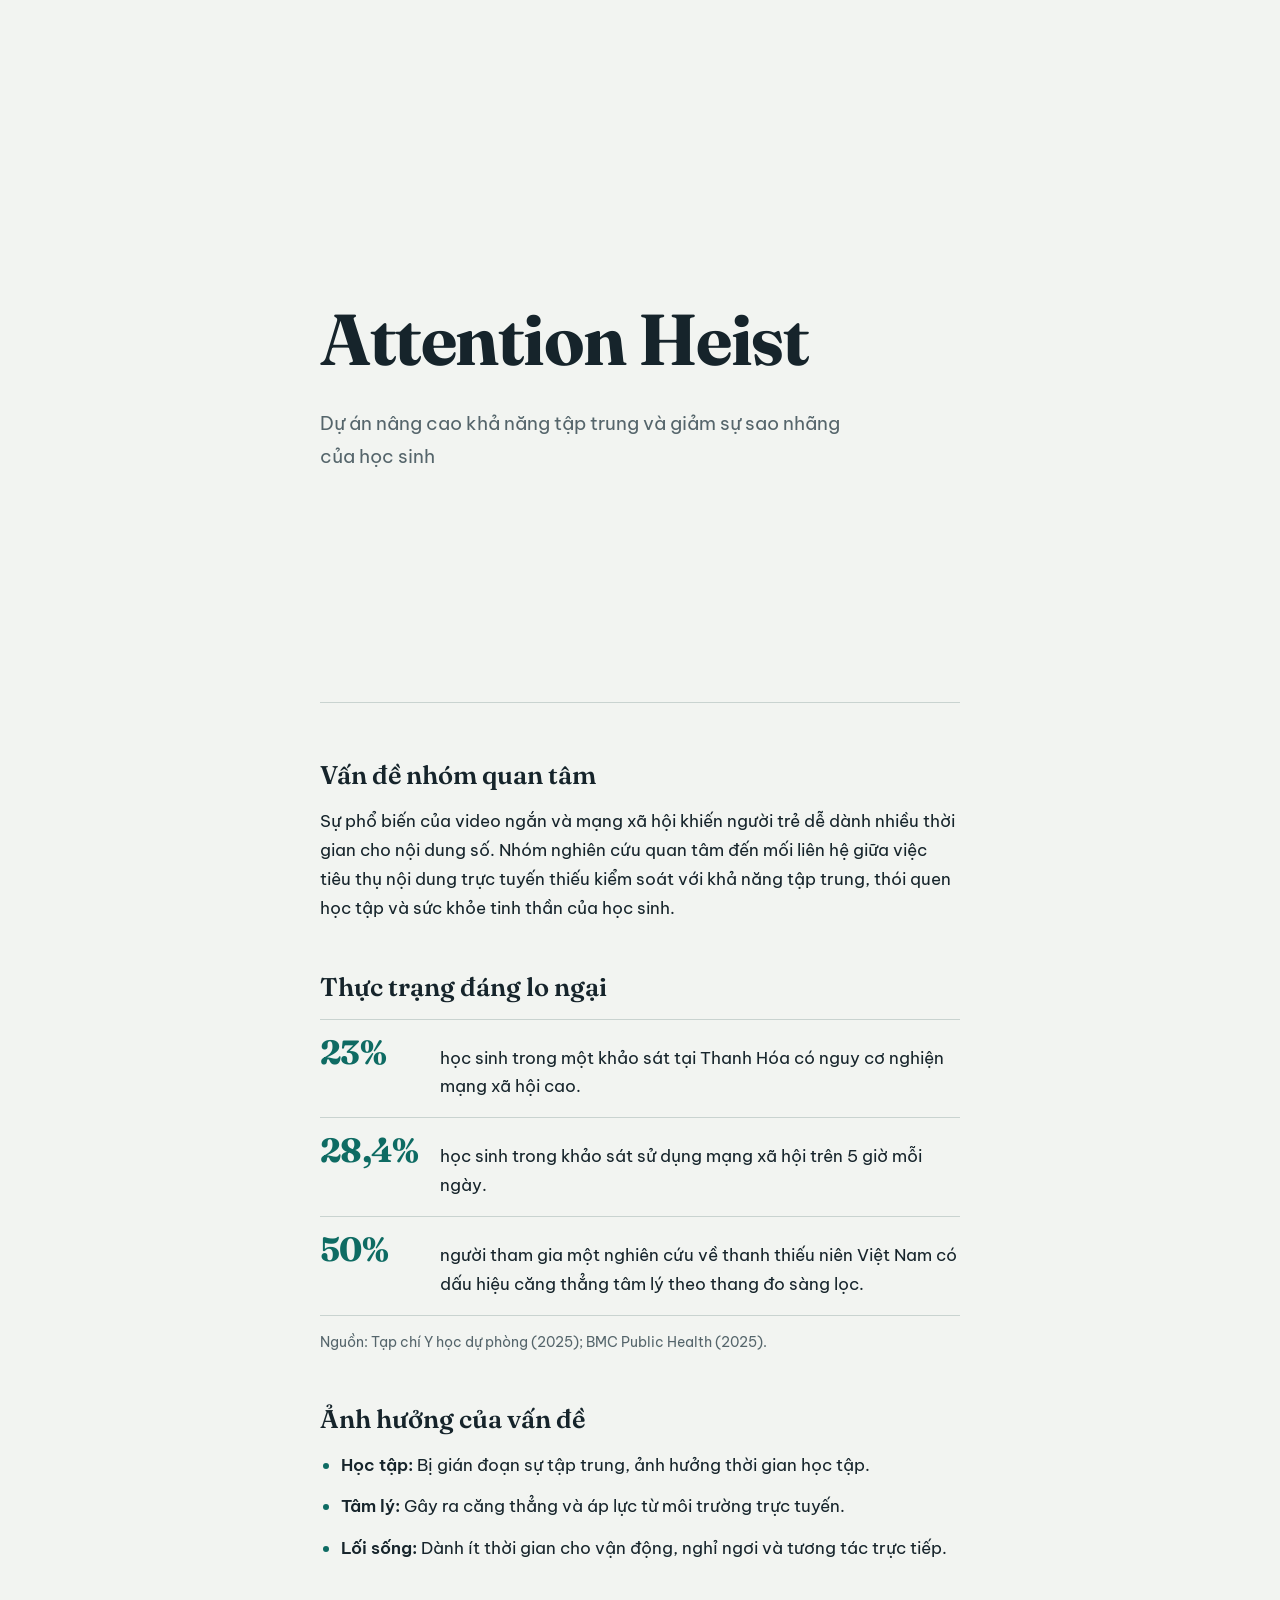
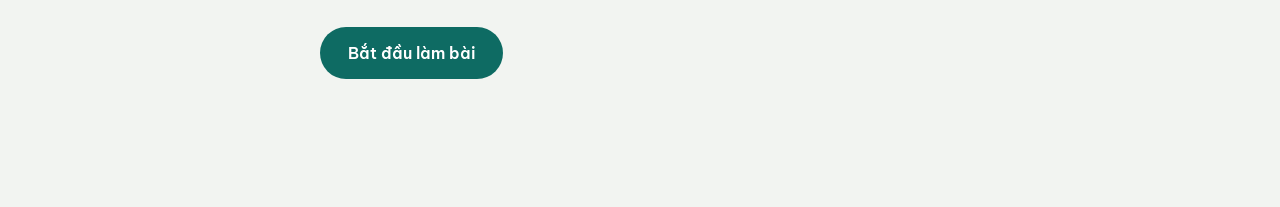
==== ket-qua.html @ b74da867 "feat(quizz, conclusion): add 5 group quizz, add conclusionof quizz" ====
<!DOCTYPE html>
<html lang="vi">
<head>
  <meta charset="UTF-8">
  <meta name="viewport" content="width=device-width, initial-scale=1">
  <title>Kết quả — Attention Heist</title>
  <link rel="preconnect" href="https://fonts.googleapis.com">
  <link rel="preconnect" href="https://fonts.gstatic.com" crossorigin>
  <link href="https://fonts.googleapis.com/css2?family=Be+Vietnam+Pro:wght@400;500;600&family=Fraunces:opsz,wght@9..144,600;9..144,700&display=swap" rel="stylesheet">
  <link rel="stylesheet" href="style.css">
</head>
<body data-page="result">

  <main>
    <section class="screen" id="screenResult" aria-labelledby="resultTitle">
      <p class="result-label">Kết quả của bạn</p>
      <h2 class="result-title" id="resultTitle" tabindex="-1">Kết quả theo từng nhóm</h2>
      <p class="result-desc">Mỗi nhóm gồm 3 câu hỏi, điểm từ 0 đến 12. Kết quả giúp bạn hiểu thói quen hiện tại của mình, nhận diện những nguy cơ và biết nên bắt đầu thay đổi từ đâu.</p>

      <ol class="group-results" id="groupResults"></ol>
      <div id="levelDetails"></div>

      <p class="result-note">Đây là bảng tự đánh giá mang tính tham khảo, không phải chẩn đoán y khoa.</p>

      <div class="result-actions">
        <button type="button" class="btn btn-primary" id="retryBtn">Làm lại bài test</button>
        <button type="button" class="btn btn-ghost" id="homeBtn">Về trang giới thiệu</button>
      </div>
    </section>

  </main>

  <script src="script.js"></script>
</body>
</html>
---- style.css ----
:root {
  --bg: #f2f4f1;
  --surface: #ffffff;
  --ink: #16242b;
  --muted: #55656b;
  --line: #c9d3d0;
  --accent: #0e6b63;
  --accent-dark: #0a4f49;
  --accent-soft: #d9ede9;
  --focus: #b4690e;

  --font-display: "Fraunces", "Georgia", "Times New Roman", serif;
  --font-body: "Be Vietnam Pro", system-ui, -apple-system, "Segoe UI", Roboto, sans-serif;

  --radius: 12px;
  --col: 40rem;
}

*,
*::before,
*::after { box-sizing: border-box; }

html { scroll-behavior: smooth; }

body {
  margin: 0;
  background: var(--bg);
  color: var(--ink);
  font-family: var(--font-body);
  font-size: 1.0625rem;
  line-height: 1.7;
  -webkit-font-smoothing: antialiased;
}

h1, h2, h3, p, ul { margin: 0; }

.screen[hidden],
[hidden] { display: none !important; }

.screen {
  width: min(100% - 2.5rem, var(--col));
  margin-inline: auto;
}

:focus-visible {
  outline: 3px solid var(--focus);
  outline-offset: 3px;
}
h1:focus, h2:focus { outline: none; }

.read-progress {
  position: fixed;
  inset: 0 0 auto 0;
  height: 5px;
  background: transparent;
  z-index: 10;
}
.read-progress span {
  display: block;
  height: 100%;
  width: 0;
  background: var(--accent);
}
.read-progress.is-off { display: none; }

.hero {
  padding-block: clamp(4rem, 14vh, 8rem) clamp(2rem, 6vh, 3.5rem);
  min-height: 78vh;
  display: flex;
  flex-direction: column;
  justify-content: center;
}

.hero h1 {
  font-family: var(--font-display);
  font-weight: 700;
  font-size: clamp(2.5rem, 8vw, 4.5rem);
  line-height: 1.08;
  letter-spacing: -0.02em;
  text-wrap: balance;
}

.lead {
  margin-top: 1.75rem;
  max-width: 34rem;
  font-size: 1.2rem;
  color: var(--muted);
}

.intro-text {
  padding-block: 2rem 1rem;
  border-top: 1px solid var(--line);
}

.intro-text h2 {
  font-family: var(--font-display);
  font-weight: 600;
  font-size: 1.6rem;
  line-height: 1.25;
  margin-top: 3rem;
  margin-bottom: 1rem;
}
.intro-text h2:first-child { margin-top: 1.5rem; }

.intro-text p + p { margin-top: 1.1rem; }

.intro-text ul,
.intro-text ol {
  margin: 1rem 0 0;
  padding-left: 1.3rem;
  display: grid;
  gap: 0.8rem;
}
.intro-text li::marker { color: var(--accent); }
.intro-text strong { font-weight: 600; }

.intro-text .stats {
  list-style: none;
  padding-left: 0;
  gap: 0;
}
.intro-text .stats li {
  display: grid;
  grid-template-columns: 6.5rem 1fr;
  gap: 1rem;
  align-items: baseline;
  padding-block: 1rem;
  border-bottom: 1px solid var(--line);
}
.intro-text .stats li:first-child { border-top: 1px solid var(--line); }
.intro-text .stats strong {
  font-family: var(--font-display);
  font-weight: 700;
  font-size: 2.1rem;
  line-height: 1;
  letter-spacing: -0.02em;
  color: var(--accent);
}

.intro-text .source {
  margin-top: 0.9rem;
  font-size: 0.9rem;
  color: var(--muted);
}

.intro-text .level {
  display: inline-block;
  padding: 0.35rem 0.9rem;
  border-radius: 999px;
  background: var(--accent-soft);
  color: var(--accent-dark);
  font-size: 0.95rem;
}

.intro-text .pullquote {
  margin: 3rem 0 0;
  padding: 0.25rem 0 0.25rem 1.4rem;
  border-left: 4px solid var(--accent);
}
.intro-text .pullquote p {
  font-family: var(--font-display);
  font-weight: 600;
  font-size: 1.35rem;
  line-height: 1.45;
}

@media (max-width: 480px) {
  .intro-text .stats li { grid-template-columns: 1fr; gap: 0.35rem; }
}

.start-zone {
  padding-block: 3rem 8rem;
  min-height: 14rem;
}

.start-hint {
  color: var(--muted);
  font-size: 0.95rem;
  padding-left: 1rem;
  border-left: 3px solid var(--line);
}

.start-zone .btn-primary.is-revealed {
  animation: unlock 0.5s ease-out both;
}
@keyframes unlock {
  from { opacity: 0; transform: translateY(14px) scale(0.97); }
  to   { opacity: 1; transform: none; }
}

.btn {
  font: inherit;
  font-weight: 600;
  font-size: 1rem;
  line-height: 1;
  padding: 1rem 1.6rem;
  border-radius: 999px;
  border: 2px solid transparent;
  cursor: pointer;
  transition: background-color 0.15s, border-color 0.15s, color 0.15s;
}

.btn-primary {
  background: var(--accent);
  color: #fff;
}
.btn-primary:hover:not(:disabled) { background: var(--accent-dark); }
.btn-primary:disabled {
  background: var(--line);
  color: #7d8b90;
  cursor: not-allowed;
}

.btn-ghost {
  background: transparent;
  color: var(--ink);
  border-color: var(--line);
}
.btn-ghost:hover:not(:disabled) { border-color: var(--ink); }
.btn-ghost:disabled { opacity: 0.4; cursor: not-allowed; }

#screenQuiz,
#screenResult { padding-block: 2.5rem 5rem; }

.quiz-top { margin-bottom: 2.5rem; }

.quiz-count {
  font-size: 0.95rem;
  color: var(--muted);
  margin-bottom: 0.6rem;
}

.quiz-bar {
  height: 8px;
  background: var(--line);
  border-radius: 999px;
  overflow: hidden;
}
.quiz-bar span {
  display: block;
  height: 100%;
  width: 0;
  background: var(--accent);
  border-radius: 999px;
  transition: width 0.3s ease;
}

.question {
  font-family: var(--font-display);
  font-weight: 600;
  font-size: clamp(1.6rem, 5vw, 2.1rem);
  line-height: 1.25;
  letter-spacing: -0.01em;
  margin-bottom: 1.75rem;
  text-wrap: balance;
}

.options {
  display: grid;
  gap: 0.75rem;
}

.option {
  display: grid;
  grid-template-columns: 2rem 1fr;
  gap: 0.9rem;
  align-items: start;
  width: 100%;
  text-align: left;
  font: inherit;
  line-height: 1.5;
  color: var(--ink);
  background: var(--surface);
  border: 2px solid var(--line);
  border-radius: var(--radius);
  padding: 1rem 1.1rem;
  cursor: pointer;
  transition: border-color 0.15s, background-color 0.15s;
}
.option:hover { border-color: var(--accent); }

.option-key {
  display: grid;
  place-items: center;
  width: 2rem;
  height: 2rem;
  border-radius: 50%;
  border: 2px solid var(--line);
  font-size: 0.85rem;
  font-weight: 600;
  color: var(--muted);
  transition: background-color 0.15s, border-color 0.15s, color 0.15s;
}

.option.is-selected {
  border-color: var(--accent);
  background: var(--accent-soft);
}
.option.is-selected .option-key {
  background: var(--accent);
  border-color: var(--accent);
  color: #fff;
}

.quiz-nav {
  display: flex;
  justify-content: space-between;
  gap: 1rem;
  margin-top: 2rem;
}

.key-hint {
  margin-top: 1.5rem;
  font-size: 0.875rem;
  color: var(--muted);
}

.result-label {
  font-size: 0.95rem;
  color: var(--muted);
}

.score-line {
  display: flex;
  align-items: baseline;
  gap: 0.75rem;
  margin-top: 0.5rem;
}
.score-num {
  font-family: var(--font-display);
  font-weight: 700;
  font-size: clamp(4.5rem, 20vw, 8rem);
  line-height: 1;
  letter-spacing: -0.03em;
  color: var(--accent);
}
.score-max {
  font-size: 1.2rem;
  color: var(--muted);
}

.scale { margin-top: 1.25rem; }
.scale-track {
  position: relative;
  height: 10px;
  background: var(--line);
  border-radius: 999px;
}
.scale-marker {
  position: absolute;
  top: 50%;
  left: 0;
  width: 22px;
  height: 22px;
  border-radius: 50%;
  background: var(--accent);
  border: 4px solid var(--bg);
  transform: translate(-50%, -50%);
  transition: left 0.8s cubic-bezier(0.2, 0.8, 0.2, 1);
}
.scale-ends {
  display: flex;
  justify-content: space-between;
  margin-top: 0.5rem;
  font-size: 0.85rem;
  color: var(--muted);
}

.result-title {
  font-family: var(--font-display);
  font-weight: 700;
  font-size: clamp(1.8rem, 6vw, 2.6rem);
  line-height: 1.15;
  letter-spacing: -0.015em;
  margin-top: 2.5rem;
  text-wrap: balance;
}
.result-desc { margin-top: 1rem; }

.tips-title {
  font-family: var(--font-display);
  font-weight: 600;
  font-size: 1.3rem;
  margin-top: 2.5rem;
  margin-bottom: 0.75rem;
}
.tips {
  padding-left: 1.25rem;
  display: grid;
  gap: 0.6rem;
}
.tips li::marker { color: var(--accent); }

.result-actions {
  display: flex;
  flex-wrap: wrap;
  gap: 0.75rem;
  margin-top: 3rem;
}

@media (max-width: 480px) {
  body { font-size: 1rem; }
  .quiz-nav .btn { flex: 1; padding-inline: 1rem; }
  .option { padding: 0.9rem; }
}

@media (prefers-reduced-motion: reduce) {
  html { scroll-behavior: auto; }
  *, *::before, *::after {
    animation-duration: 0.01ms !important;
    transition-duration: 0.01ms !important;
  }
}

.group-label {
  font-size: 0.85rem;
  font-weight: 600;
  letter-spacing: 0.04em;
  text-transform: uppercase;
  color: var(--accent-dark);
}
.group-name {
  font-family: var(--font-display);
  font-weight: 600;
  font-size: 1.3rem;
  line-height: 1.3;
  margin: 0.2rem 0 1rem;
}
.group-name span {
  font-family: var(--font-body);
  font-weight: 400;
  font-size: 0.95rem;
  color: var(--muted);
}

.level-1 { --lv: #2f7d4f; --lv-ink: #1f5a37; --lv-soft: #dff0e5; }
.level-2 { --lv: #b9770e; --lv-ink: #7a4a00; --lv-soft: #f8ebcf; }
.level-3 { --lv: #c0392b; --lv-ink: #8f2a20; --lv-soft: #f7dcd8; }

.result-label + .result-title { margin-top: 0.5rem; }

.group-results {
  list-style: none;
  padding: 0;
  margin: 2rem 0 0;
  display: grid;
  gap: 1rem;
}

.group-result {
  background: var(--surface);
  border: 2px solid var(--line);
  border-radius: var(--radius);
  padding: 1.25rem 1.25rem 1rem;
}

.gr-head {
  display: flex;
  flex-wrap: wrap;
  align-items: center;
  justify-content: space-between;
  gap: 0.5rem 1rem;
}
.gr-name {
  font-family: var(--font-display);
  font-weight: 600;
  font-size: 1.15rem;
  line-height: 1.3;
}

.level-badge {
  display: inline-block;
  padding: 0.3rem 0.85rem;
  border-radius: 999px;
  background: var(--lv-soft);
  color: var(--lv-ink);
  font-size: 0.9rem;
  font-weight: 600;
  white-space: nowrap;
}

.gr-score {
  display: flex;
  align-items: baseline;
  gap: 0.5rem;
  margin-top: 0.5rem;
}
.gr-num {
  font-family: var(--font-display);
  font-weight: 700;
  font-size: 3rem;
  line-height: 1;
  letter-spacing: -0.02em;
  color: var(--lv-ink);
}
.gr-max { color: var(--muted); }

.group-result .scale-track {
  background: linear-gradient(to right,
    #cfe6d6 0 37.5%,
    #f3e2b6 37.5% 70.8%,
    #efc7c1 70.8% 100%);
}
.group-result .scale-marker { background: var(--lv); }

.level-detail {
  margin-top: 3.5rem;
  padding-top: 2rem;
  border-top: 1px solid var(--line);
}

.level-title {
  font-family: var(--font-display);
  font-weight: 700;
  font-size: clamp(1.6rem, 5.5vw, 2.2rem);
  line-height: 1.2;
  letter-spacing: -0.015em;
  margin-top: 0.4rem;
  text-wrap: balance;
}

.level-headline {
  margin-top: 1rem;
  font-weight: 600;
}

.level-detail .result-desc { margin-top: 0.9rem; }

.orientation {
  margin-top: 1.25rem;
  padding: 0.9rem 1.1rem;
  border-radius: var(--radius);
  background: var(--lv-soft);
  color: var(--lv-ink);
}

.plan-block { margin-top: 2.25rem; }
.plan-block .tips-title { margin-top: 0; }
.plan-block p + p,
.plan-block .tips + p { margin-top: 0.8rem; }
.plan-label { margin-top: 1rem; font-weight: 600; }
.plan-block .tips { margin-top: 0.6rem; }
.plan-block ol.tips { list-style: decimal; }

.result-note {
  margin-top: 2.5rem;
  font-size: 0.9rem;
  color: var(--muted);
}

@media (max-width: 480px) {
  .group-result { padding: 1rem 1rem 0.85rem; }
}

#screenReady {
  padding-block: clamp(3rem, 12vh, 6rem) 5rem;
  min-height: 80vh;
  display: flex;
  flex-direction: column;
  align-items: flex-start;
  justify-content: center;
}
.ready-title {
  font-family: var(--font-display);
  font-weight: 700;
  font-size: clamp(2.2rem, 7vw, 3.4rem);
  line-height: 1.1;
  letter-spacing: -0.02em;
  margin-top: 0.5rem;
  text-wrap: balance;
}
.ready-en { margin-top: 0.5rem; color: var(--muted); }
.ready-info { margin-top: 1.75rem; max-width: 34rem; }
.ready-ask {
  margin-top: 2rem;
  margin-bottom: 1.25rem;
  font-family: var(--font-display);
  font-weight: 600;
  font-size: 1.4rem;
}
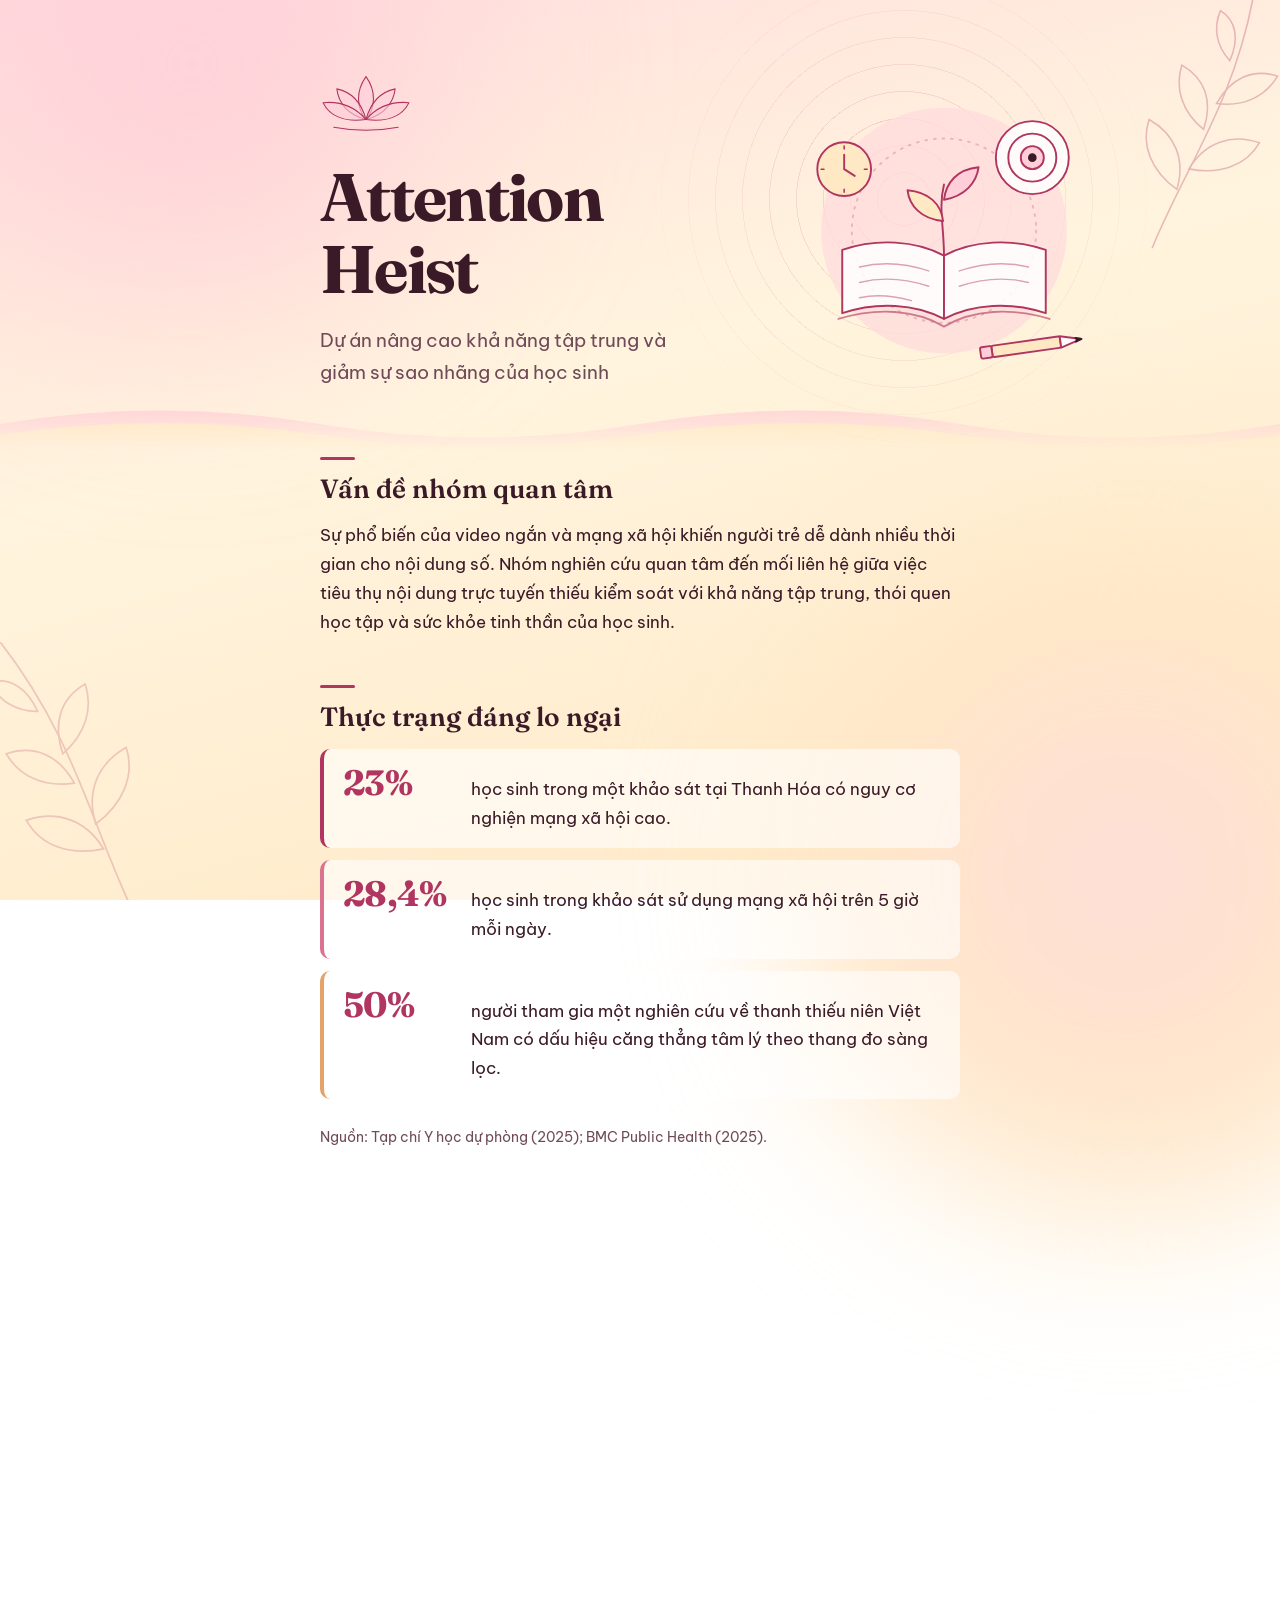
==== commit f40b48c7: "refactor: reorganize the quizz groups feat(ui_ux): add elements and change color of web" ====
--- a/ket-qua.html
+++ b/ket-qua.html
@@ -3,17 +3,18 @@
 <head>
   <meta charset="UTF-8">
   <meta name="viewport" content="width=device-width, initial-scale=1">
-  <title>Kết quả — Attention Heist</title>
+  <meta name="description" content="Attention Heist: bài tự đánh giá giúp học sinh nhìn lại thói quen dùng mạng xã hội, khả năng tập trung và sức khỏe tinh thần.">
+  <meta name="theme-color" content="#ffe8c4">
+  <title>Attention Heist</title>
   <link rel="preconnect" href="https://fonts.googleapis.com">
   <link rel="preconnect" href="https://fonts.gstatic.com" crossorigin>
   <link href="https://fonts.googleapis.com/css2?family=Be+Vietnam+Pro:wght@400;500;600&family=Fraunces:opsz,wght@9..144,600;9..144,700&display=swap" rel="stylesheet">
+  <link rel="icon" href="data:image/svg+xml,%3Csvg xmlns=%27http://www.w3.org/2000/svg%27 viewBox=%270 0 32 32%27%3E%3Ccircle cx=%2716%27 cy=%2716%27 r=%2713%27 fill=%27%23b03560%27/%3E%3Ccircle cx=%2712%27 cy=%2711%27 r=%274%27 fill=%27%23fff%27 opacity=%27.55%27/%3E%3C/svg%3E">
   <link rel="stylesheet" href="style.css">
 </head>
 <body data-page="result">
-
   <main>
     <section class="screen" id="screenResult" aria-labelledby="resultTitle">
-      <p class="result-label">Kết quả của bạn</p>
       <h2 class="result-title" id="resultTitle" tabindex="-1">Kết quả theo từng nhóm</h2>
       <p class="result-desc">Mỗi nhóm gồm 3 câu hỏi, điểm từ 0 đến 12. Kết quả giúp bạn hiểu thói quen hiện tại của mình, nhận diện những nguy cơ và biết nên bắt đầu thay đổi từ đâu.</p>
 
@@ -21,6 +22,7 @@
       <div id="levelDetails"></div>
 
       <p class="result-note">Đây là bảng tự đánh giá mang tính tham khảo, không phải chẩn đoán y khoa.</p>
+      <p class="support-note">Nếu bạn thấy quá tải hoặc không ổn kéo dài, hãy chia sẻ với phụ huynh, thầy cô hoặc người bạn tin tưởng. Học sinh dưới 18 tuổi có thể gọi tổng đài quốc gia bảo vệ trẻ em <strong>111</strong> (miễn phí).</p>
 
       <div class="result-actions">
         <button type="button" class="btn btn-primary" id="retryBtn">Làm lại bài test</button>
@@ -30,6 +32,6 @@
 
   </main>
 
-  <script src="script.js"></script>
+  <script src="script.js" defer></script>
 </body>
 </html>
--- a/style.css
+++ b/style.css
@@ -1,71 +1,88 @@
 :root {
-  --bg: #f2f4f1;
-  --surface: #ffffff;
-  --ink: #16242b;
-  --muted: #55656b;
-  --line: #c9d3d0;
-  --accent: #0e6b63;
-  --accent-dark: #0a4f49;
-  --accent-soft: #d9ede9;
-  --focus: #b4690e;
+  --bg: #fff4de;
+  --surface: rgba(255, 255, 255, 0.66);
+  --surface-solid: #ffffff;
+  --ink: #3b1a28;
+  --muted: #6f4a58;
+  --line: rgba(59, 26, 40, 0.18);
+  --accent: #b03560;
+  --accent-dark: #8c2548;
+  --accent-soft: #ffced8;
+  --on-accent: #ffffff;
+  --focus: #1f5fae;
+  --peach: #ffe8c4;
+  --blush: #ffdddd;
+  --pink: #ffced8;
+  --aura-1: #ffced8;
+  --aura-2: #ffdddd;
+  --aura-3: #ffe8c4;
+  --shadow: 0 1px 2px rgba(74, 38, 52, 0.06), 0 14px 34px -14px rgba(201, 69, 111, 0.28);
 
   --font-display: "Fraunces", "Georgia", "Times New Roman", serif;
   --font-body: "Be Vietnam Pro", system-ui, -apple-system, "Segoe UI", Roboto, sans-serif;
 
-  --radius: 12px;
+  --radius: 10px;
+  --radius-lg: 14px;
   --col: 40rem;
-}
-
-*,
-*::before,
-*::after { box-sizing: border-box; }
+  --ease: cubic-bezier(0.22, 0.8, 0.24, 1);
+}
+
+
+*, *::before, *::after { box-sizing: border-box; }
 
 html { scroll-behavior: smooth; }
 
 body {
   margin: 0;
-  background: var(--bg);
+  min-height: 100vh;
+  overflow-x: clip;
+  background: linear-gradient(165deg, #ffdddd 0%, var(--bg) 42%, #ffe8c4 100%) fixed;
   color: var(--ink);
   font-family: var(--font-body);
   font-size: 1.0625rem;
   line-height: 1.7;
   -webkit-font-smoothing: antialiased;
-}
-
-h1, h2, h3, p, ul { margin: 0; }
-
-.screen[hidden],
+  animation: page-in 0.7s var(--ease) both;
+}
+@keyframes page-in { from { opacity: 0; } to { opacity: 1; } }
+
+body::before,
+body::after {
+  content: "";
+  position: fixed;
+  z-index: -1;
+  width: 60vmax;
+  height: 60vmax;
+  border-radius: 50%;
+  filter: blur(80px);
+  opacity: 1;
+  pointer-events: none;
+  will-change: transform;
+}
+body::before {
+  top: -25vmax; left: -15vmax;
+  background: radial-gradient(circle, var(--aura-1), transparent 65%);
+  animation: drift-a 38s ease-in-out infinite alternate;
+}
+body::after {
+  bottom: -28vmax; right: -18vmax;
+  background: radial-gradient(circle, var(--aura-2), var(--aura-3) 55%, transparent 70%);
+  animation: drift-b 46s ease-in-out infinite alternate;
+}
+@keyframes drift-a { to { transform: translate3d(14vmax, 10vmax, 0) scale(1.12); } }
+@keyframes drift-b { to { transform: translate3d(-12vmax, -8vmax, 0) scale(1.1); } }
+
+h1, h2, h3, p, ul, ol { margin: 0; }
 [hidden] { display: none !important; }
 
-.screen {
-  width: min(100% - 2.5rem, var(--col));
-  margin-inline: auto;
-}
-
-:focus-visible {
-  outline: 3px solid var(--focus);
-  outline-offset: 3px;
-}
+.screen { width: min(100% - 2.5rem, var(--col)); margin-inline: auto; }
+
+:focus-visible { outline: 3px solid var(--focus); outline-offset: 3px; }
 h1:focus, h2:focus { outline: none; }
 
-.read-progress {
-  position: fixed;
-  inset: 0 0 auto 0;
-  height: 5px;
-  background: transparent;
-  z-index: 10;
-}
-.read-progress span {
-  display: block;
-  height: 100%;
-  width: 0;
-  background: var(--accent);
-}
-.read-progress.is-off { display: none; }
-
 .hero {
-  padding-block: clamp(4rem, 14vh, 8rem) clamp(2rem, 6vh, 3.5rem);
-  min-height: 78vh;
+  min-height: 92vh;
+  padding-block: clamp(3rem, 10vh, 6rem) 2.5rem;
   display: flex;
   flex-direction: column;
   justify-content: center;
@@ -74,507 +91,331 @@
 .hero h1 {
   font-family: var(--font-display);
   font-weight: 700;
-  font-size: clamp(2.5rem, 8vw, 4.5rem);
-  line-height: 1.08;
-  letter-spacing: -0.02em;
+  font-size: clamp(2.6rem, 8vw, 4.6rem);
+  line-height: 1.06;
+  letter-spacing: -0.025em;
   text-wrap: balance;
 }
-
-.lead {
-  margin-top: 1.75rem;
-  max-width: 34rem;
-  font-size: 1.2rem;
-  color: var(--muted);
-}
-
-.intro-text {
-  padding-block: 2rem 1rem;
-  border-top: 1px solid var(--line);
-}
-
+.lead { margin-top: 1.5rem; max-width: 34rem; font-size: 1.2rem; color: var(--muted); }
+
+.intro-text { padding-block: 2.5rem 1rem; border-top: 1px solid var(--line); }
 .intro-text h2 {
   font-family: var(--font-display);
   font-weight: 600;
-  font-size: 1.6rem;
+  font-size: 1.65rem;
   line-height: 1.25;
-  margin-top: 3rem;
-  margin-bottom: 1rem;
-}
-.intro-text h2:first-child { margin-top: 1.5rem; }
-
+  margin: 3rem 0 1rem;
+}
+.intro-text h2:first-child { margin-top: 0.5rem; }
 .intro-text p + p { margin-top: 1.1rem; }
-
-.intro-text ul,
-.intro-text ol {
-  margin: 1rem 0 0;
-  padding-left: 1.3rem;
-  display: grid;
-  gap: 0.8rem;
-}
+.intro-text ul { margin-top: 1rem; padding-left: 1.3rem; display: grid; gap: 0.8rem; }
 .intro-text li::marker { color: var(--accent); }
 .intro-text strong { font-weight: 600; }
 
-.intro-text .stats {
-  list-style: none;
-  padding-left: 0;
-  gap: 0;
-}
+.intro-text .stats { list-style: none; padding-left: 0; gap: 0; }
 .intro-text .stats li {
   display: grid;
-  grid-template-columns: 6.5rem 1fr;
+  grid-template-columns: 7rem 1fr;
   gap: 1rem;
   align-items: baseline;
-  padding-block: 1rem;
+  padding-block: 1.1rem;
   border-bottom: 1px solid var(--line);
 }
 .intro-text .stats li:first-child { border-top: 1px solid var(--line); }
 .intro-text .stats strong {
   font-family: var(--font-display);
   font-weight: 700;
-  font-size: 2.1rem;
+  font-size: 2.2rem;
   line-height: 1;
   letter-spacing: -0.02em;
   color: var(--accent);
 }
-
-.intro-text .source {
-  margin-top: 0.9rem;
-  font-size: 0.9rem;
-  color: var(--muted);
-}
-
-.intro-text .level {
-  display: inline-block;
-  padding: 0.35rem 0.9rem;
-  border-radius: 999px;
-  background: var(--accent-soft);
-  color: var(--accent-dark);
-  font-size: 0.95rem;
-}
-
-.intro-text .pullquote {
-  margin: 3rem 0 0;
-  padding: 0.25rem 0 0.25rem 1.4rem;
-  border-left: 4px solid var(--accent);
-}
-.intro-text .pullquote p {
-  font-family: var(--font-display);
-  font-weight: 600;
-  font-size: 1.35rem;
-  line-height: 1.45;
-}
-
-@media (max-width: 480px) {
-  .intro-text .stats li { grid-template-columns: 1fr; gap: 0.35rem; }
-}
-
-.start-zone {
-  padding-block: 3rem 8rem;
-  min-height: 14rem;
-}
-
-.start-hint {
-  color: var(--muted);
-  font-size: 0.95rem;
-  padding-left: 1rem;
-  border-left: 3px solid var(--line);
-}
-
-.start-zone .btn-primary.is-revealed {
-  animation: unlock 0.5s ease-out both;
-}
-@keyframes unlock {
-  from { opacity: 0; transform: translateY(14px) scale(0.97); }
-  to   { opacity: 1; transform: none; }
-}
+.intro-text .source { margin-top: 0.9rem; font-size: 0.9rem; color: var(--muted); }
+
+.js .stats li { opacity: 0; transform: translateY(10px); transition: opacity 0.6s var(--ease), transform 0.6s var(--ease); }
+.js .stats li.is-in { opacity: 1; transform: none; }
+.js .stats li:nth-child(2) { transition-delay: 0.08s; }
+.js .stats li:nth-child(3) { transition-delay: 0.16s; }
+
+.start-zone { padding-block: 3rem 8rem; min-height: 14rem; }
+.start-hint { color: var(--muted); font-size: 0.95rem; padding-left: 1rem; border-left: 3px solid var(--line); }
+.start-zone .btn-primary.is-revealed { animation: unlock 0.6s var(--ease) both; }
+@keyframes unlock { from { opacity: 0; transform: translateY(14px) scale(0.96); } to { opacity: 1; transform: none; } }
 
 .btn {
+  position: relative;
+  overflow: hidden;
   font: inherit;
   font-weight: 600;
   font-size: 1rem;
   line-height: 1;
-  padding: 1rem 1.6rem;
+  padding: 1rem 1.7rem;
   border-radius: 999px;
   border: 2px solid transparent;
   cursor: pointer;
-  transition: background-color 0.15s, border-color 0.15s, color 0.15s;
-}
-
-.btn-primary {
-  background: var(--accent);
-  color: #fff;
-}
-.btn-primary:hover:not(:disabled) { background: var(--accent-dark); }
-.btn-primary:disabled {
-  background: var(--line);
-  color: #7d8b90;
-  cursor: not-allowed;
-}
-
-.btn-ghost {
-  background: transparent;
-  color: var(--ink);
-  border-color: var(--line);
-}
-.btn-ghost:hover:not(:disabled) { border-color: var(--ink); }
+  transition: background-color 0.25s, border-color 0.25s, color 0.25s, transform 0.25s var(--ease), box-shadow 0.25s;
+}
+.btn:active:not(:disabled) { transform: scale(0.97); }
+.btn-primary { background: var(--accent); color: var(--on-accent); box-shadow: 0 8px 22px -10px var(--accent); }
+.btn-primary:hover:not(:disabled) { background: var(--accent-dark); transform: translateY(-1px); }
+.btn-primary:disabled { background: var(--line); color: var(--muted); box-shadow: none; cursor: not-allowed; }
+.btn-ghost { background: transparent; color: var(--ink); border-color: var(--line); }
+.btn-ghost:hover:not(:disabled) { border-color: var(--accent); color: var(--accent-dark); }
 .btn-ghost:disabled { opacity: 0.4; cursor: not-allowed; }
 
-#screenQuiz,
-#screenResult { padding-block: 2.5rem 5rem; }
+#screenReady { padding-block: clamp(3rem, 12vh, 6rem) 5rem; min-height: 90vh; display: flex; flex-direction: column; align-items: flex-start; justify-content: center; }
+#screenQuiz, #screenResult { padding-block: 2.5rem 5rem; }
+
+.group-label { font-size: 0.9rem; font-weight: 600; color: var(--accent-dark); }
+.group-name { font-family: var(--font-display); font-weight: 600; font-size: 1.3rem; line-height: 1.3; margin: 0.2rem 0 1rem; }
+.group-name span { font-family: var(--font-body); font-weight: 400; font-size: 0.95rem; color: var(--muted); }
+
+.ready-title { font-family: var(--font-display); font-weight: 700; font-size: clamp(2.2rem, 7vw, 3.4rem); line-height: 1.1; letter-spacing: -0.02em; margin-top: 0.5rem; text-wrap: balance; }
+.ready-en { margin-top: 0.5rem; color: var(--muted); }
+.ready-info { margin-top: 1.75rem; max-width: 34rem; }
+.ready-ask { margin-top: 2rem; margin-bottom: 1.25rem; font-family: var(--font-display); font-weight: 600; font-size: 1.4rem; }
 
 .quiz-top { margin-bottom: 2.5rem; }
-
-.quiz-count {
-  font-size: 0.95rem;
-  color: var(--muted);
-  margin-bottom: 0.6rem;
-}
-
-.quiz-bar {
-  height: 8px;
-  background: var(--line);
-  border-radius: 999px;
-  overflow: hidden;
-}
-.quiz-bar span {
-  display: block;
-  height: 100%;
-  width: 0;
-  background: var(--accent);
-  border-radius: 999px;
-  transition: width 0.3s ease;
-}
-
-.question {
-  font-family: var(--font-display);
-  font-weight: 600;
-  font-size: clamp(1.6rem, 5vw, 2.1rem);
-  line-height: 1.25;
-  letter-spacing: -0.01em;
-  margin-bottom: 1.75rem;
-  text-wrap: balance;
-}
-
-.options {
-  display: grid;
-  gap: 0.75rem;
-}
-
+.quiz-count { font-size: 0.95rem; color: var(--muted); margin-bottom: 0.6rem; }
+.quiz-bar { height: 8px; background: var(--line); border-radius: 999px; overflow: hidden; }
+.quiz-bar span { display: block; height: 100%; width: 0; background: var(--accent); border-radius: 999px; transition: width 0.6s var(--ease); }
+
+.question { font-family: var(--font-display); font-weight: 600; font-size: clamp(1.5rem, 5vw, 2rem); line-height: 1.3; letter-spacing: -0.01em; margin-bottom: 1.75rem; text-wrap: balance; }
+.question.is-swap, .options.is-swap { animation: swap 0.45s var(--ease) both; }
+@keyframes swap { from { opacity: 0; transform: translateX(14px); } to { opacity: 1; transform: none; } }
+
+.options { display: grid; gap: 0.75rem; }
 .option {
   display: grid;
   grid-template-columns: 2rem 1fr;
   gap: 0.9rem;
-  align-items: start;
+  align-items: center;
   width: 100%;
   text-align: left;
   font: inherit;
   line-height: 1.5;
   color: var(--ink);
   background: var(--surface);
+  -webkit-backdrop-filter: blur(10px);
+  backdrop-filter: blur(10px);
   border: 2px solid var(--line);
   border-radius: var(--radius);
-  padding: 1rem 1.1rem;
+  padding: 0.95rem 1.1rem;
   cursor: pointer;
-  transition: border-color 0.15s, background-color 0.15s;
-}
-.option:hover { border-color: var(--accent); }
-
+  transition: border-color 0.25s, background-color 0.25s, transform 0.25s var(--ease), box-shadow 0.25s;
+}
+.option:hover { border-color: var(--accent); transform: translateX(4px); }
+.option:active { transform: scale(0.99); }
 .option-key {
-  display: grid;
-  place-items: center;
-  width: 2rem;
-  height: 2rem;
+  display: grid; place-items: center;
+  width: 2rem; height: 2rem;
   border-radius: 50%;
   border: 2px solid var(--line);
-  font-size: 0.85rem;
-  font-weight: 600;
-  color: var(--muted);
-  transition: background-color 0.15s, border-color 0.15s, color 0.15s;
-}
-
-.option.is-selected {
-  border-color: var(--accent);
-  background: var(--accent-soft);
-}
-.option.is-selected .option-key {
-  background: var(--accent);
-  border-color: var(--accent);
-  color: #fff;
-}
-
-.quiz-nav {
-  display: flex;
-  justify-content: space-between;
-  gap: 1rem;
-  margin-top: 2rem;
-}
-
-.key-hint {
-  margin-top: 1.5rem;
-  font-size: 0.875rem;
-  color: var(--muted);
-}
-
-.result-label {
-  font-size: 0.95rem;
-  color: var(--muted);
-}
-
-.score-line {
-  display: flex;
-  align-items: baseline;
-  gap: 0.75rem;
-  margin-top: 0.5rem;
-}
-.score-num {
-  font-family: var(--font-display);
-  font-weight: 700;
-  font-size: clamp(4.5rem, 20vw, 8rem);
-  line-height: 1;
-  letter-spacing: -0.03em;
-  color: var(--accent);
-}
-.score-max {
-  font-size: 1.2rem;
-  color: var(--muted);
-}
+  font-size: 0.85rem; font-weight: 600; color: var(--muted);
+  transition: background-color 0.25s, border-color 0.25s, color 0.25s, transform 0.4s var(--ease);
+}
+.option.is-selected { border-color: var(--accent); background: var(--accent-soft); box-shadow: var(--shadow); }
+.option.is-selected .option-key { background: var(--accent); border-color: var(--accent); color: var(--on-accent); transform: scale(1.12); }
+
+.quiz-nav { display: flex; justify-content: space-between; gap: 1rem; margin-top: 2rem; }
+.key-hint { margin-top: 1.5rem; font-size: 0.875rem; color: var(--muted); }
+
+.result-label { font-size: 0.95rem; color: var(--muted); }
+.result-title { font-family: var(--font-display); font-weight: 700; font-size: clamp(1.8rem, 6vw, 2.6rem); line-height: 1.15; letter-spacing: -0.015em; margin-top: 0.5rem; text-wrap: balance; }
+.result-desc { margin-top: 1rem; }
+
+.level-1 { --lv: #2f7d4f; --lv-ink: #1f5a37; --lv-soft: #dff0e5; --lv-track: #cfe6d6; }
+.level-2 { --lv: #b9770e; --lv-ink: #7a4a00; --lv-soft: #f8ebcf; --lv-track: #f3e2b6; }
+.level-3 { --lv: #c0392b; --lv-ink: #8f2a20; --lv-soft: #f7dcd8; --lv-track: #efc7c1; }
+
+.group-results { list-style: none; padding: 0; margin: 2rem 0 0; display: grid; gap: 1rem; }
+.group-result {
+  background: var(--surface);
+  -webkit-backdrop-filter: blur(14px);
+  backdrop-filter: blur(14px);
+  border: 1px solid var(--line);
+  border-left: 5px solid var(--lv);
+  border-radius: var(--radius-lg);
+  padding: 1.25rem 1.4rem 1.1rem;
+  box-shadow: var(--shadow);
+  animation: rise 0.7s var(--ease) both;
+  animation-delay: calc(var(--i, 0) * 110ms);
+}
+@keyframes rise { from { opacity: 0; transform: translateY(16px); } to { opacity: 1; transform: none; } }
+
+.gr-head { display: flex; flex-wrap: wrap; align-items: center; justify-content: space-between; gap: 0.5rem 1rem; }
+.gr-name { font-family: var(--font-display); font-weight: 600; font-size: 1.15rem; line-height: 1.3; }
+.level-badge { display: inline-block; padding: 0.3rem 0.85rem; border-radius: 999px; background: var(--lv-soft); color: var(--lv-ink); font-size: 0.9rem; font-weight: 600; white-space: nowrap; }
+.gr-score { display: flex; align-items: baseline; gap: 0.5rem; margin-top: 0.5rem; }
+.gr-num { font-family: var(--font-display); font-weight: 700; font-size: 3rem; line-height: 1; letter-spacing: -0.02em; color: var(--lv-ink); font-variant-numeric: tabular-nums; }
+.gr-max { color: var(--muted); }
 
 .scale { margin-top: 1.25rem; }
-.scale-track {
-  position: relative;
-  height: 10px;
-  background: var(--line);
-  border-radius: 999px;
-}
-.scale-marker {
-  position: absolute;
-  top: 50%;
-  left: 0;
-  width: 22px;
-  height: 22px;
-  border-radius: 50%;
-  background: var(--accent);
-  border: 4px solid var(--bg);
-  transform: translate(-50%, -50%);
-  transition: left 0.8s cubic-bezier(0.2, 0.8, 0.2, 1);
-}
-.scale-ends {
-  display: flex;
-  justify-content: space-between;
-  margin-top: 0.5rem;
-  font-size: 0.85rem;
-  color: var(--muted);
-}
-
-.result-title {
-  font-family: var(--font-display);
-  font-weight: 700;
-  font-size: clamp(1.8rem, 6vw, 2.6rem);
-  line-height: 1.15;
-  letter-spacing: -0.015em;
-  margin-top: 2.5rem;
-  text-wrap: balance;
-}
-.result-desc { margin-top: 1rem; }
-
-.tips-title {
-  font-family: var(--font-display);
-  font-weight: 600;
-  font-size: 1.3rem;
-  margin-top: 2.5rem;
-  margin-bottom: 0.75rem;
-}
-.tips {
-  padding-left: 1.25rem;
-  display: grid;
-  gap: 0.6rem;
-}
-.tips li::marker { color: var(--accent); }
-
-.result-actions {
-  display: flex;
-  flex-wrap: wrap;
-  gap: 0.75rem;
-  margin-top: 3rem;
-}
+.scale-track { position: relative; height: 10px; border-radius: 999px; background: linear-gradient(to right, #cfe6d6 0 37.5%, #f3e2b6 37.5% 70.8%, #efc7c1 70.8% 100%); }
+.scale-marker { position: absolute; top: 50%; left: 0; width: 22px; height: 22px; border-radius: 50%; background: var(--lv); border: 4px solid var(--surface-solid); box-shadow: 0 2px 8px rgba(0, 0, 0, 0.25); transform: translate(-50%, -50%); transition: left 1.1s var(--ease); }
+.scale-ends { display: flex; justify-content: space-between; margin-top: 0.5rem; font-size: 0.85rem; color: var(--muted); }
+
+.level-detail { margin-top: 3.5rem; padding-top: 2rem; border-top: 1px solid var(--line); }
+.level-title { font-family: var(--font-display); font-weight: 700; font-size: clamp(1.6rem, 5.5vw, 2.2rem); line-height: 1.2; letter-spacing: -0.015em; margin-top: 0.4rem; text-wrap: balance; }
+.level-headline { margin-top: 1rem; font-weight: 600; }
+.level-detail .result-desc { margin-top: 0.9rem; }
+.orientation { margin-top: 1.25rem; padding: 0.9rem 1.1rem; border-radius: var(--radius); background: var(--lv-soft); color: var(--lv-ink); }
+
+.plan-block { margin-top: 2.25rem; padding-left: 1.1rem; border-left: 3px solid var(--lv-soft); }
+.tips-title { font-family: var(--font-display); font-weight: 600; font-size: 1.3rem; margin-bottom: 0.75rem; }
+.plan-block p + p, .plan-block .tips + p { margin-top: 0.8rem; }
+.plan-label { margin-top: 1rem; font-weight: 600; }
+.tips { padding-left: 1.25rem; display: grid; gap: 0.6rem; margin-top: 0.6rem; }
+.tips li::marker { color: var(--lv, var(--accent)); }
+.plan-block ol.tips { list-style: decimal; }
+
+.result-note { margin-top: 2.5rem; font-size: 0.9rem; color: var(--muted); }
+.support-note { margin-top: 1rem; padding: 1rem 1.2rem; border-radius: var(--radius); background: var(--accent-soft); font-size: 0.95rem; }
+.result-actions { display: flex; flex-wrap: wrap; gap: 0.75rem; margin-top: 2.5rem; }
+
+noscript p { margin: 2rem auto; width: min(100% - 2.5rem, var(--col)); padding: 1rem; border: 2px solid var(--line); border-radius: var(--radius); }
 
 @media (max-width: 480px) {
   body { font-size: 1rem; }
+  .intro-text .stats li { grid-template-columns: 1fr; gap: 0.35rem; }
   .quiz-nav .btn { flex: 1; padding-inline: 1rem; }
-  .option { padding: 0.9rem; }
+  .option { padding: 0.85rem; }
+  .group-result { padding: 1rem; }
 }
 
 @media (prefers-reduced-motion: reduce) {
   html { scroll-behavior: auto; }
-  *, *::before, *::after {
-    animation-duration: 0.01ms !important;
-    transition-duration: 0.01ms !important;
-  }
-}
-
-.group-label {
-  font-size: 0.85rem;
-  font-weight: 600;
-  letter-spacing: 0.04em;
-  text-transform: uppercase;
-  color: var(--accent-dark);
-}
-.group-name {
-  font-family: var(--font-display);
-  font-weight: 600;
-  font-size: 1.3rem;
-  line-height: 1.3;
-  margin: 0.2rem 0 1rem;
-}
-.group-name span {
-  font-family: var(--font-body);
-  font-weight: 400;
-  font-size: 0.95rem;
-  color: var(--muted);
-}
-
-.level-1 { --lv: #2f7d4f; --lv-ink: #1f5a37; --lv-soft: #dff0e5; }
-.level-2 { --lv: #b9770e; --lv-ink: #7a4a00; --lv-soft: #f8ebcf; }
-.level-3 { --lv: #c0392b; --lv-ink: #8f2a20; --lv-soft: #f7dcd8; }
-
-.result-label + .result-title { margin-top: 0.5rem; }
-
-.group-results {
-  list-style: none;
-  padding: 0;
-  margin: 2rem 0 0;
+  *, *::before, *::after { animation-duration: 0.01ms !important; animation-iteration-count: 1 !important; transition-duration: 0.01ms !important; transition-delay: 0s !important; }
+}
+
+.lotus {
+  display: block;
+  width: 92px;
+  margin-bottom: 1.75rem;
+  fill: rgba(255, 206, 216, 0.6);
+  stroke: var(--accent);
+  stroke-width: 1.4;
+  stroke-linejoin: round;
+  stroke-linecap: round;
+  overflow: visible;
+}
+.lotus path { stroke-dasharray: 1; stroke-dashoffset: 1; fill-opacity: 0; animation: draw 1.8s var(--ease) forwards, tint 1s ease 1.6s forwards; }
+.lotus path:nth-child(1) { animation-delay: 0.1s, 1.7s; }
+.lotus path:nth-child(2), .lotus path:nth-child(3) { animation-delay: 0.35s, 1.8s; }
+.lotus path:nth-child(4), .lotus path:nth-child(5) { animation-delay: 0.6s, 1.9s; }
+.lotus path:nth-child(6) { animation-delay: 0.9s, 2s; }
+@keyframes draw { to { stroke-dashoffset: 0; } }
+@keyframes tint { to { fill-opacity: 1; } }
+
+.hero { position: relative; }
+.hero::before {
+  content: "";
+  position: absolute;
+  right: -22%; top: 50%;
+  width: min(80vw, 36rem);
+  aspect-ratio: 1;
+  transform: translateY(-50%);
+  border-radius: 50%;
+  background: repeating-radial-gradient(circle, transparent 0 26px, rgba(176, 53, 96, 0.16) 26px 27px);
+  -webkit-mask: radial-gradient(circle, #000 15%, transparent 68%);
+  mask: radial-gradient(circle, #000 15%, transparent 68%);
+  z-index: -1;
+}
+
+.decor { position: fixed; inset: 0; z-index: -1; pointer-events: none; overflow: hidden; }
+.decor svg { position: absolute; fill: none; stroke: var(--accent); stroke-width: 1.2; stroke-linecap: round; opacity: 0.3; }
+.decor .leaf-a { top: -24px; right: -34px; width: 210px; transform: rotate(24deg); }
+.decor .leaf-b { bottom: -30px; left: -44px; width: 230px; transform: rotate(-24deg); opacity: 0.22; }
+@media (max-width: 640px) { .decor .leaf-b { display: none; } .decor .leaf-a { width: 150px; } }
+
+.intro-text { position: relative; border-top: 0; padding-top: 4.5rem; }
+.intro-text::before {
+  content: "";
+  position: absolute;
+  top: 0; left: 50%;
+  width: 100vw; height: 54px;
+  transform: translateX(-50%);
+  background: url("data:image/svg+xml,%3Csvg xmlns='http://www.w3.org/2000/svg' viewBox='0 0 1200 54' preserveAspectRatio='none'%3E%3Cpath d='M0 27 Q 150 0 300 27 T 600 27 T 900 27 T 1200 27 V54 H0Z' fill='%23ffced8' fill-opacity='.7'/%3E%3Cpath d='M0 38 Q 150 14 300 38 T 600 38 T 900 38 T 1200 38 V54 H0Z' fill='%23ffe8c4'/%3E%3C/svg%3E") center / 100% 100% no-repeat;
+  z-index: -1;
+}
+
+.intro-text h2::before,
+.level-title::before {
+  content: "";
+  display: block;
+  width: 2.2rem; height: 3px;
+  margin-bottom: 0.75rem;
+  background: var(--accent);
+  border-radius: 2px;
+}
+
+.intro-text .stats li {
+  grid-template-columns: 7rem 1fr;
+  padding: 1rem 1.2rem;
+  margin-bottom: 0.7rem;
+  border: 0;
+  border-left: 4px solid var(--accent);
+  border-radius: var(--radius);
+  background: rgba(255, 255, 255, 0.6);
+}
+.intro-text .stats li:first-child { border-top: 0; }
+.intro-text .stats li:nth-child(2) { border-left-color: #d9738f; }
+.intro-text .stats li:nth-child(3) { border-left-color: #e3a36a; }
+
+.level-badge::before { content: ""; display: inline-block; width: 0.55rem; height: 0.55rem; margin-right: 0.5rem; border-radius: 50%; background: var(--lv); }
+.group-result { position: relative; }
+.option.is-selected { background: var(--accent-soft); }
+.support-note { background: var(--peach); border-left: 4px solid var(--accent); }
+.start-hint { border-left-color: var(--accent); }
+
+.hero {
+  width: min(calc(100vw - 2.5rem), 62rem);
+  left: 50%;
+  transform: translateX(-50%);
+  min-height: 0;
+  padding-block: clamp(2.5rem, 8vh, 5rem) 0.5rem;
   display: grid;
-  gap: 1rem;
-}
-
-.group-result {
-  background: var(--surface);
-  border: 2px solid var(--line);
-  border-radius: var(--radius);
-  padding: 1.25rem 1.25rem 1rem;
-}
-
-.gr-head {
-  display: flex;
-  flex-wrap: wrap;
+  grid-template-columns: 1fr minmax(15rem, 24rem);
   align-items: center;
-  justify-content: space-between;
-  gap: 0.5rem 1rem;
-}
-.gr-name {
-  font-family: var(--font-display);
-  font-weight: 600;
-  font-size: 1.15rem;
-  line-height: 1.3;
-}
-
-.level-badge {
-  display: inline-block;
-  padding: 0.3rem 0.85rem;
-  border-radius: 999px;
-  background: var(--lv-soft);
-  color: var(--lv-ink);
-  font-size: 0.9rem;
-  font-weight: 600;
-  white-space: nowrap;
-}
-
-.gr-score {
-  display: flex;
-  align-items: baseline;
-  gap: 0.5rem;
-  margin-top: 0.5rem;
-}
-.gr-num {
-  font-family: var(--font-display);
-  font-weight: 700;
-  font-size: 3rem;
-  line-height: 1;
-  letter-spacing: -0.02em;
-  color: var(--lv-ink);
-}
-.gr-max { color: var(--muted); }
-
-.group-result .scale-track {
-  background: linear-gradient(to right,
-    #cfe6d6 0 37.5%,
-    #f3e2b6 37.5% 70.8%,
-    #efc7c1 70.8% 100%);
-}
-.group-result .scale-marker { background: var(--lv); }
-
-.level-detail {
-  margin-top: 3.5rem;
-  padding-top: 2rem;
-  border-top: 1px solid var(--line);
-}
-
-.level-title {
-  font-family: var(--font-display);
-  font-weight: 700;
-  font-size: clamp(1.6rem, 5.5vw, 2.2rem);
-  line-height: 1.2;
-  letter-spacing: -0.015em;
-  margin-top: 0.4rem;
-  text-wrap: balance;
-}
-
-.level-headline {
-  margin-top: 1rem;
-  font-weight: 600;
-}
-
-.level-detail .result-desc { margin-top: 0.9rem; }
-
-.orientation {
-  margin-top: 1.25rem;
-  padding: 0.9rem 1.1rem;
-  border-radius: var(--radius);
-  background: var(--lv-soft);
-  color: var(--lv-ink);
-}
-
-.plan-block { margin-top: 2.25rem; }
-.plan-block .tips-title { margin-top: 0; }
-.plan-block p + p,
-.plan-block .tips + p { margin-top: 0.8rem; }
-.plan-label { margin-top: 1rem; font-weight: 600; }
-.plan-block .tips { margin-top: 0.6rem; }
-.plan-block ol.tips { list-style: decimal; }
-
-.result-note {
-  margin-top: 2.5rem;
-  font-size: 0.9rem;
-  color: var(--muted);
-}
-
-@media (max-width: 480px) {
-  .group-result { padding: 1rem 1rem 0.85rem; }
-}
-
-#screenReady {
-  padding-block: clamp(3rem, 12vh, 6rem) 5rem;
-  min-height: 80vh;
-  display: flex;
-  flex-direction: column;
-  align-items: flex-start;
-  justify-content: center;
-}
-.ready-title {
-  font-family: var(--font-display);
-  font-weight: 700;
-  font-size: clamp(2.2rem, 7vw, 3.4rem);
-  line-height: 1.1;
-  letter-spacing: -0.02em;
-  margin-top: 0.5rem;
-  text-wrap: balance;
-}
-.ready-en { margin-top: 0.5rem; color: var(--muted); }
-.ready-info { margin-top: 1.75rem; max-width: 34rem; }
-.ready-ask {
-  margin-top: 2rem;
-  margin-bottom: 1.25rem;
-  font-family: var(--font-display);
-  font-weight: 600;
-  font-size: 1.4rem;
-}
+  gap: clamp(1rem, 3vw, 2.5rem);
+}
+.hero-copy { padding-left: max(0px, calc((min(100vw - 2.5rem, 62rem) - 40rem) / 2)); }
+.hero h1 { font-size: clamp(2.6rem, 6.2vw, 4.2rem); }
+.lead { margin-top: 1.25rem; max-width: 30rem; }
+.hero::before { right: -4%; width: min(60vw, 34rem); }
+
+.hero-art {
+  width: 100%;
+  height: auto;
+  fill: none;
+  stroke: var(--accent);
+  stroke-width: 2;
+  stroke-linecap: round;
+  stroke-linejoin: round;
+  overflow: visible;
+  animation: art-in 1.2s var(--ease) 0.35s both;
+}
+.hero-art .f-white { fill: rgba(255, 255, 255, 0.85); }
+.hero-art .f-pink { fill: #ffced8; }
+.hero-art .f-peach { fill: #ffe8c4; }
+.hero-art .f-blush { fill: #ffdddd; opacity: 0.8; }
+.hero-art .f-ink { fill: var(--ink); stroke: var(--ink); }
+@keyframes art-in { from { opacity: 0; transform: translateY(18px); } to { opacity: 1; transform: none; } }
+
+.intro-text { padding-top: 3.25rem; }
+
+@media (max-width: 760px) {
+  .hero { grid-template-columns: 1fr; padding-block: 2.5rem 0; }
+  .hero-copy { padding-left: 0; }
+  .hero-art { max-width: 21rem; margin: 0.5rem auto 0; }
+}
+
+.intro-text .impact { list-style: none; padding-left: 0; gap: 1rem; }
+.impact li { display: grid; grid-template-columns: 2.75rem 1fr; gap: 1rem; align-items: start; }
+.impact .ico { display: grid; place-items: center; width: 2.75rem; height: 2.75rem; border-radius: 50%; background: var(--accent-soft); }
+.impact .ico svg { width: 1.4rem; height: 1.4rem; fill: none; stroke: var(--accent-dark); stroke-width: 1.7; stroke-linecap: round; stroke-linejoin: round; }
+
+.intro-text::before {
+  -webkit-mask: linear-gradient(to bottom, #000 25%, transparent 100%);
+  mask: linear-gradient(to bottom, #000 25%, transparent 100%);
+}
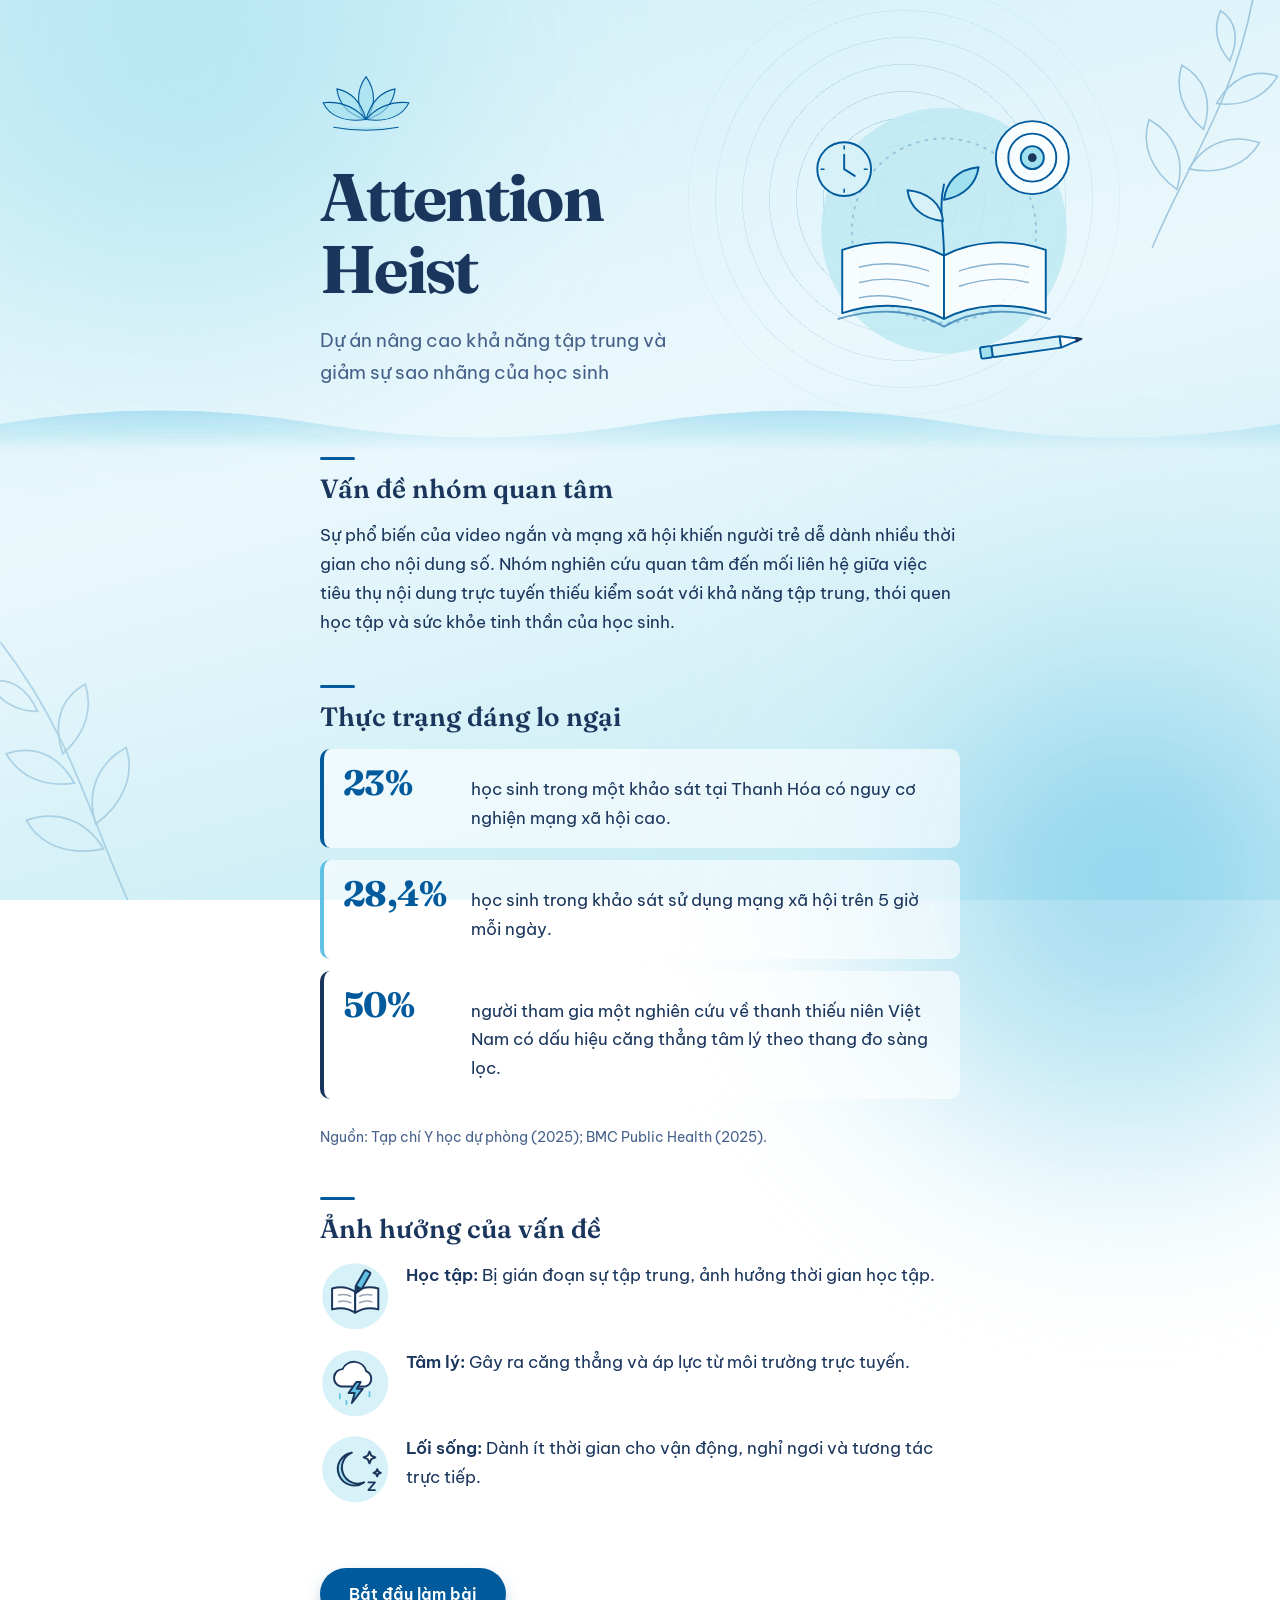
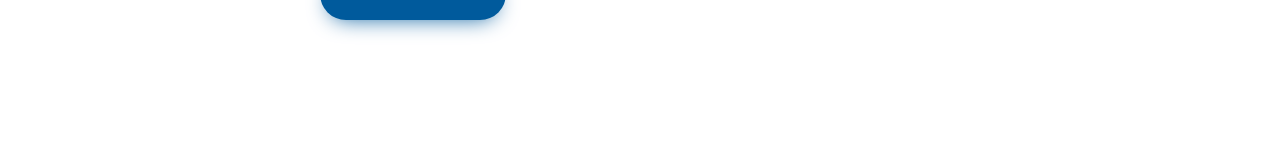
==== commit ca254fe3: "feat(ui, element): change color pink tone -> blue tone, change system icon -> draw icon" ====
--- a/ket-qua.html
+++ b/ket-qua.html
@@ -4,12 +4,12 @@
   <meta charset="UTF-8">
   <meta name="viewport" content="width=device-width, initial-scale=1">
   <meta name="description" content="Attention Heist: bài tự đánh giá giúp học sinh nhìn lại thói quen dùng mạng xã hội, khả năng tập trung và sức khỏe tinh thần.">
-  <meta name="theme-color" content="#ffe8c4">
+  <meta name="theme-color" content="#eaf8fc">
   <title>Attention Heist</title>
   <link rel="preconnect" href="https://fonts.googleapis.com">
   <link rel="preconnect" href="https://fonts.gstatic.com" crossorigin>
   <link href="https://fonts.googleapis.com/css2?family=Be+Vietnam+Pro:wght@400;500;600&family=Fraunces:opsz,wght@9..144,600;9..144,700&display=swap" rel="stylesheet">
-  <link rel="icon" href="data:image/svg+xml,%3Csvg xmlns=%27http://www.w3.org/2000/svg%27 viewBox=%270 0 32 32%27%3E%3Ccircle cx=%2716%27 cy=%2716%27 r=%2713%27 fill=%27%23b03560%27/%3E%3Ccircle cx=%2712%27 cy=%2711%27 r=%274%27 fill=%27%23fff%27 opacity=%27.55%27/%3E%3C/svg%3E">
+  <link rel="icon" href="data:image/svg+xml,%3Csvg xmlns=%27http://www.w3.org/2000/svg%27 viewBox=%270 0 32 32%27%3E%3Cpath d=%27M16 4C11 10 11 18 16 24C21 18 21 10 16 4Z%27 fill=%27%2360c1e5%27 stroke=%27%23005a9c%27 stroke-width=%271.6%27 stroke-linejoin=%27round%27/%3E%3Cpath d=%27M16 24C8 22 4 17 3 11C10 12 14 17 16 24Z%27 fill=%27%23a0e0ef%27 stroke=%27%23005a9c%27 stroke-width=%271.6%27 stroke-linejoin=%27round%27/%3E%3Cpath d=%27M16 24C24 22 28 17 29 11C22 12 18 17 16 24Z%27 fill=%27%23a0e0ef%27 stroke=%27%23005a9c%27 stroke-width=%271.6%27 stroke-linejoin=%27round%27/%3E%3C/svg%3E">
   <link rel="stylesheet" href="style.css">
 </head>
 <body data-page="result">
--- a/style.css
+++ b/style.css
@@ -1,22 +1,23 @@
 :root {
-  --bg: #fff4de;
-  --surface: rgba(255, 255, 255, 0.66);
+  --bg: #eaf8fc;
+  --surface: rgba(255, 255, 255, 0.7);
   --surface-solid: #ffffff;
-  --ink: #3b1a28;
-  --muted: #6f4a58;
-  --line: rgba(59, 26, 40, 0.18);
-  --accent: #b03560;
-  --accent-dark: #8c2548;
-  --accent-soft: #ffced8;
+  --ink: #1b365d;
+  --muted: #46618a;
+  --line: rgba(27, 54, 93, 0.18);
+  --accent: #005a9c;
+  --accent-dark: #1b365d;
+  --accent-soft: #a0e0ef;
   --on-accent: #ffffff;
-  --focus: #1f5fae;
-  --peach: #ffe8c4;
-  --blush: #ffdddd;
-  --pink: #ffced8;
-  --aura-1: #ffced8;
-  --aura-2: #ffdddd;
-  --aura-3: #ffe8c4;
-  --shadow: 0 1px 2px rgba(74, 38, 52, 0.06), 0 14px 34px -14px rgba(201, 69, 111, 0.28);
+  --focus: #c25b00;
+  --peach: #d6f1f8;
+  --blush: #bfe9f3;
+  --pink: #a0e0ef;
+  --sky: #60c1e5;
+  --aura-1: #a0e0ef;
+  --aura-2: #60c1e5;
+  --aura-3: #d6f1f8;
+  --shadow: 0 1px 2px rgba(27, 54, 93, 0.06), 0 14px 34px -14px rgba(0, 90, 156, 0.3);
 
   --font-display: "Fraunces", "Georgia", "Times New Roman", serif;
   --font-body: "Be Vietnam Pro", system-ui, -apple-system, "Segoe UI", Roboto, sans-serif;
@@ -36,7 +37,7 @@
   margin: 0;
   min-height: 100vh;
   overflow-x: clip;
-  background: linear-gradient(165deg, #ffdddd 0%, var(--bg) 42%, #ffe8c4 100%) fixed;
+  background: linear-gradient(165deg, #cdeef7 0%, var(--bg) 45%, #bfe9f3 100%) fixed;
   color: var(--ink);
   font-family: var(--font-body);
   font-size: 1.0625rem;
@@ -55,7 +56,7 @@
   height: 60vmax;
   border-radius: 50%;
   filter: blur(80px);
-  opacity: 1;
+  opacity: 0.7;
   pointer-events: none;
   will-change: transform;
 }
@@ -292,7 +293,7 @@
   display: block;
   width: 92px;
   margin-bottom: 1.75rem;
-  fill: rgba(255, 206, 216, 0.6);
+  fill: rgba(160, 224, 239, 0.6);
   stroke: var(--accent);
   stroke-width: 1.4;
   stroke-linejoin: round;
@@ -316,7 +317,7 @@
   aspect-ratio: 1;
   transform: translateY(-50%);
   border-radius: 50%;
-  background: repeating-radial-gradient(circle, transparent 0 26px, rgba(176, 53, 96, 0.16) 26px 27px);
+  background: repeating-radial-gradient(circle, transparent 0 26px, rgba(0, 90, 156, 0.18) 26px 27px);
   -webkit-mask: radial-gradient(circle, #000 15%, transparent 68%);
   mask: radial-gradient(circle, #000 15%, transparent 68%);
   z-index: -1;
@@ -335,7 +336,7 @@
   top: 0; left: 50%;
   width: 100vw; height: 54px;
   transform: translateX(-50%);
-  background: url("data:image/svg+xml,%3Csvg xmlns='http://www.w3.org/2000/svg' viewBox='0 0 1200 54' preserveAspectRatio='none'%3E%3Cpath d='M0 27 Q 150 0 300 27 T 600 27 T 900 27 T 1200 27 V54 H0Z' fill='%23ffced8' fill-opacity='.7'/%3E%3Cpath d='M0 38 Q 150 14 300 38 T 600 38 T 900 38 T 1200 38 V54 H0Z' fill='%23ffe8c4'/%3E%3C/svg%3E") center / 100% 100% no-repeat;
+  background: url("data:image/svg+xml,%3Csvg xmlns='http://www.w3.org/2000/svg' viewBox='0 0 1200 54' preserveAspectRatio='none'%3E%3Cpath d='M0 27 Q 150 0 300 27 T 600 27 T 900 27 T 1200 27 V54 H0Z' fill='%2360c1e5' fill-opacity='.4'/%3E%3Cpath d='M0 38 Q 150 14 300 38 T 600 38 T 900 38 T 1200 38 V54 H0Z' fill='%23a0e0ef' fill-opacity='.8'/%3E%3C/svg%3E") center / 100% 100% no-repeat;
   z-index: -1;
 }
 
@@ -359,10 +360,9 @@
   background: rgba(255, 255, 255, 0.6);
 }
 .intro-text .stats li:first-child { border-top: 0; }
-.intro-text .stats li:nth-child(2) { border-left-color: #d9738f; }
-.intro-text .stats li:nth-child(3) { border-left-color: #e3a36a; }
-
-.level-badge::before { content: ""; display: inline-block; width: 0.55rem; height: 0.55rem; margin-right: 0.5rem; border-radius: 50%; background: var(--lv); }
+.intro-text .stats li:nth-child(2) { border-left-color: #60c1e5; }
+.intro-text .stats li:nth-child(3) { border-left-color: #1b365d; }
+
 .group-result { position: relative; }
 .option.is-selected { background: var(--accent-soft); }
 .support-note { background: var(--peach); border-left: 4px solid var(--accent); }
@@ -396,9 +396,9 @@
   animation: art-in 1.2s var(--ease) 0.35s both;
 }
 .hero-art .f-white { fill: rgba(255, 255, 255, 0.85); }
-.hero-art .f-pink { fill: #ffced8; }
-.hero-art .f-peach { fill: #ffe8c4; }
-.hero-art .f-blush { fill: #ffdddd; opacity: 0.8; }
+.hero-art .f-pink { fill: #a0e0ef; }
+.hero-art .f-peach { fill: #d6f1f8; }
+.hero-art .f-blush { fill: #bfe9f3; opacity: 0.85; }
 .hero-art .f-ink { fill: var(--ink); stroke: var(--ink); }
 @keyframes art-in { from { opacity: 0; transform: translateY(18px); } to { opacity: 1; transform: none; } }
 
@@ -411,11 +411,23 @@
 }
 
 .intro-text .impact { list-style: none; padding-left: 0; gap: 1rem; }
-.impact li { display: grid; grid-template-columns: 2.75rem 1fr; gap: 1rem; align-items: start; }
-.impact .ico { display: grid; place-items: center; width: 2.75rem; height: 2.75rem; border-radius: 50%; background: var(--accent-soft); }
-.impact .ico svg { width: 1.4rem; height: 1.4rem; fill: none; stroke: var(--accent-dark); stroke-width: 1.7; stroke-linecap: round; stroke-linejoin: round; }
+.impact li { display: grid; grid-template-columns: 4.4rem 1fr; gap: 1rem; align-items: start; }
 
 .intro-text::before {
   -webkit-mask: linear-gradient(to bottom, #000 25%, transparent 100%);
   mask: linear-gradient(to bottom, #000 25%, transparent 100%);
 }
+
+/* ==========================================================
+   MINH HỌA VẼ thay cho icon: huy hiệu mức và ba ý "Ảnh hưởng"
+   ========================================================== */
+.badge-art { width: 1.6rem; height: 1.6rem; margin: -0.15rem 0.45rem -0.15rem -0.35rem; vertical-align: middle; fill: none; stroke: var(--lv-ink); stroke-width: 1.5; stroke-linecap: round; stroke-linejoin: round; overflow: visible; }
+.badge-art .a { fill: var(--lv); }
+.badge-art .b { fill: #ffffff; }
+
+.ico-art { width: 4.4rem; height: 4.4rem; fill: none; stroke: var(--accent-dark); stroke-width: 1.8; stroke-linecap: round; stroke-linejoin: round; overflow: visible; }
+.ico-art .bg { fill: #d6f1f8; stroke: none; }
+.ico-art .w { fill: #ffffff; }
+.ico-art .s1 { fill: #a0e0ef; }
+.ico-art .s2 { fill: #60c1e5; }
+.ico-art .n { fill: #1b365d; }
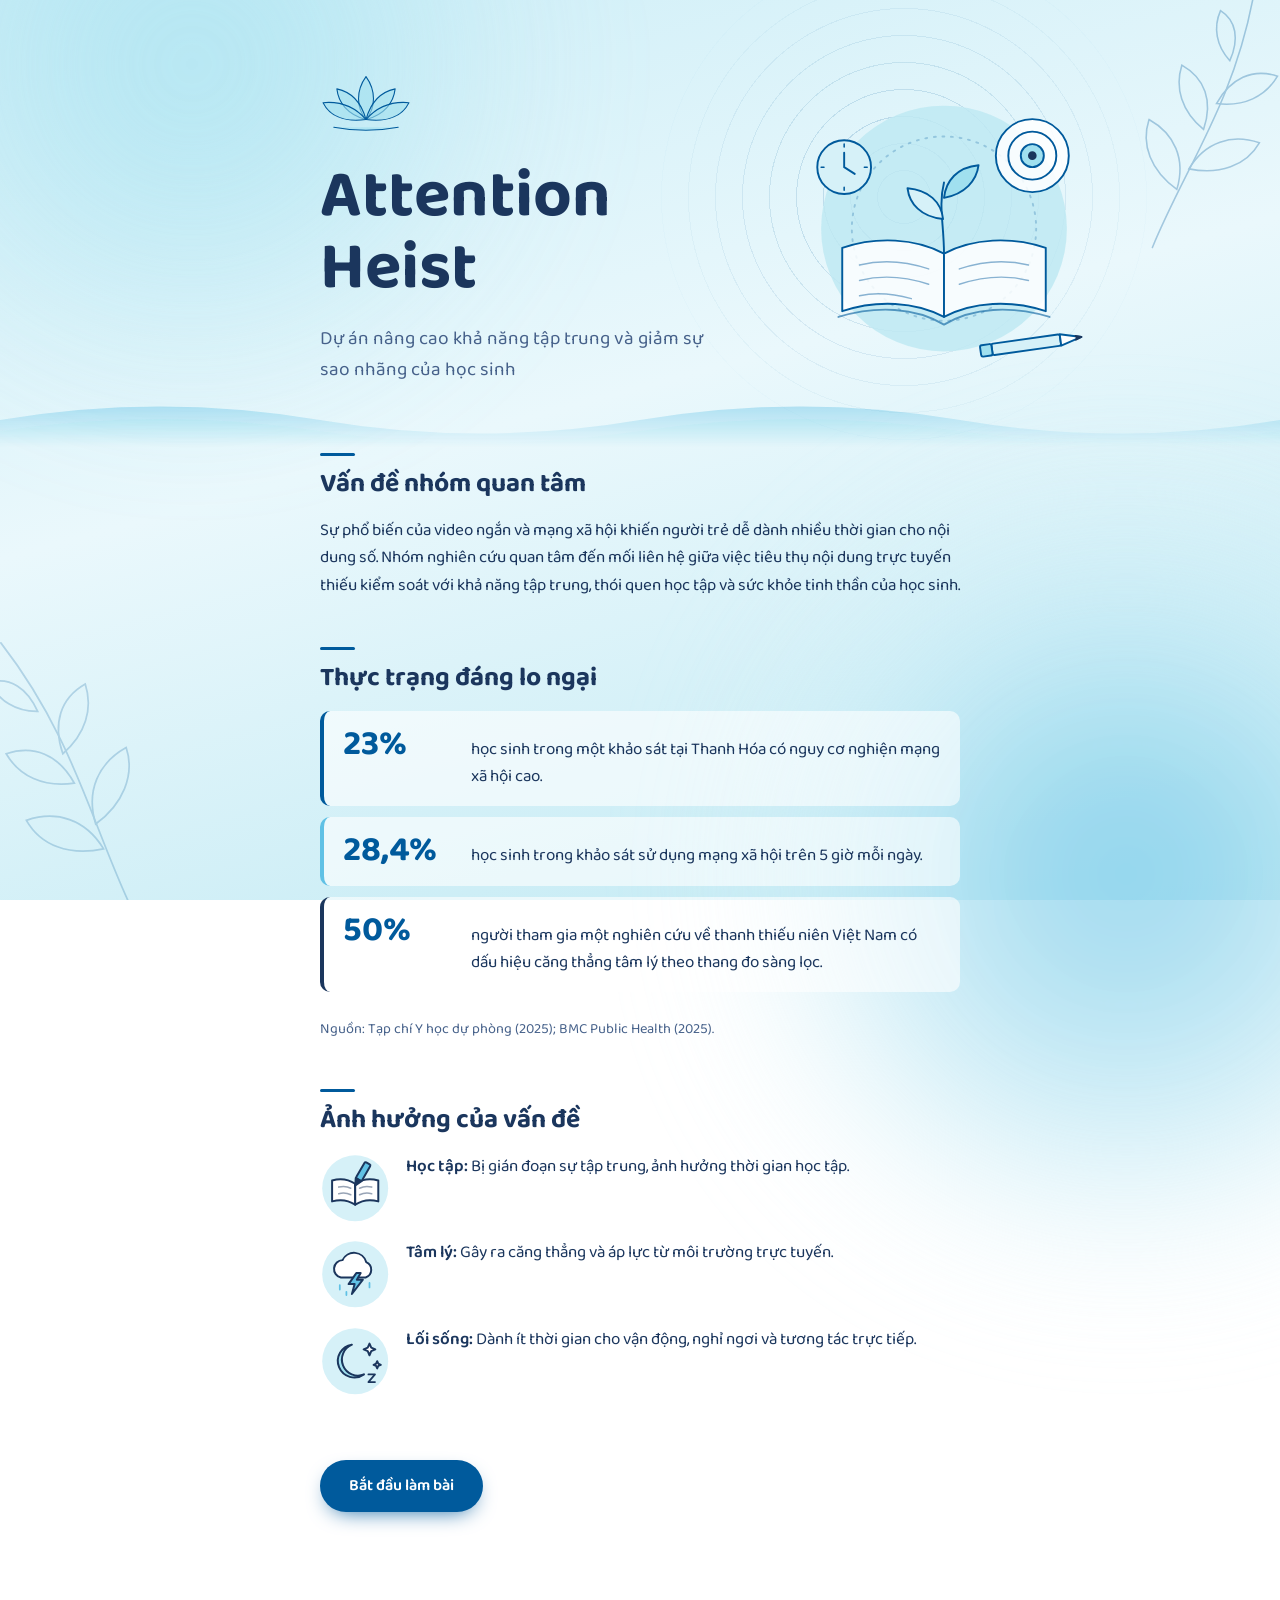
==== commit d988c805: "feat(font): change word font to baloo font" ====
--- a/ket-qua.html
+++ b/ket-qua.html
@@ -8,7 +8,7 @@
   <title>Attention Heist</title>
   <link rel="preconnect" href="https://fonts.googleapis.com">
   <link rel="preconnect" href="https://fonts.gstatic.com" crossorigin>
-  <link href="https://fonts.googleapis.com/css2?family=Be+Vietnam+Pro:wght@400;500;600&family=Fraunces:opsz,wght@9..144,600;9..144,700&display=swap" rel="stylesheet">
+  <link href="https://fonts.googleapis.com/css2?family=Baloo+2:wght@400;500;600;700;800&display=swap" rel="stylesheet">
   <link rel="icon" href="data:image/svg+xml,%3Csvg xmlns=%27http://www.w3.org/2000/svg%27 viewBox=%270 0 32 32%27%3E%3Cpath d=%27M16 4C11 10 11 18 16 24C21 18 21 10 16 4Z%27 fill=%27%2360c1e5%27 stroke=%27%23005a9c%27 stroke-width=%271.6%27 stroke-linejoin=%27round%27/%3E%3Cpath d=%27M16 24C8 22 4 17 3 11C10 12 14 17 16 24Z%27 fill=%27%23a0e0ef%27 stroke=%27%23005a9c%27 stroke-width=%271.6%27 stroke-linejoin=%27round%27/%3E%3Cpath d=%27M16 24C24 22 28 17 29 11C22 12 18 17 16 24Z%27 fill=%27%23a0e0ef%27 stroke=%27%23005a9c%27 stroke-width=%271.6%27 stroke-linejoin=%27round%27/%3E%3C/svg%3E">
   <link rel="stylesheet" href="style.css">
 </head>
--- a/style.css
+++ b/style.css
@@ -19,8 +19,8 @@
   --aura-3: #d6f1f8;
   --shadow: 0 1px 2px rgba(27, 54, 93, 0.06), 0 14px 34px -14px rgba(0, 90, 156, 0.3);
 
-  --font-display: "Fraunces", "Georgia", "Times New Roman", serif;
-  --font-body: "Be Vietnam Pro", system-ui, -apple-system, "Segoe UI", Roboto, sans-serif;
+  --font-display: "Baloo 2", system-ui, -apple-system, "Segoe UI", Roboto, sans-serif;
+  --font-body: "Baloo 2", system-ui, -apple-system, "Segoe UI", Roboto, sans-serif;
 
   --radius: 10px;
   --radius-lg: 14px;
@@ -41,7 +41,7 @@
   color: var(--ink);
   font-family: var(--font-body);
   font-size: 1.0625rem;
-  line-height: 1.7;
+  line-height: 1.6;
   -webkit-font-smoothing: antialiased;
   animation: page-in 0.7s var(--ease) both;
 }
@@ -94,7 +94,7 @@
   font-weight: 700;
   font-size: clamp(2.6rem, 8vw, 4.6rem);
   line-height: 1.06;
-  letter-spacing: -0.025em;
+  letter-spacing: 0;
   text-wrap: balance;
 }
 .lead { margin-top: 1.5rem; max-width: 34rem; font-size: 1.2rem; color: var(--muted); }
@@ -102,7 +102,7 @@
 .intro-text { padding-block: 2.5rem 1rem; border-top: 1px solid var(--line); }
 .intro-text h2 {
   font-family: var(--font-display);
-  font-weight: 600;
+  font-weight: 700;
   font-size: 1.65rem;
   line-height: 1.25;
   margin: 3rem 0 1rem;
@@ -128,7 +128,7 @@
   font-weight: 700;
   font-size: 2.2rem;
   line-height: 1;
-  letter-spacing: -0.02em;
+  letter-spacing: 0;
   color: var(--accent);
 }
 .intro-text .source { margin-top: 0.9rem; font-size: 0.9rem; color: var(--muted); }
@@ -171,7 +171,7 @@
 .group-name { font-family: var(--font-display); font-weight: 600; font-size: 1.3rem; line-height: 1.3; margin: 0.2rem 0 1rem; }
 .group-name span { font-family: var(--font-body); font-weight: 400; font-size: 0.95rem; color: var(--muted); }
 
-.ready-title { font-family: var(--font-display); font-weight: 700; font-size: clamp(2.2rem, 7vw, 3.4rem); line-height: 1.1; letter-spacing: -0.02em; margin-top: 0.5rem; text-wrap: balance; }
+.ready-title { font-family: var(--font-display); font-weight: 700; font-size: clamp(2.2rem, 7vw, 3.4rem); line-height: 1.1; letter-spacing: 0; margin-top: 0.5rem; text-wrap: balance; }
 .ready-en { margin-top: 0.5rem; color: var(--muted); }
 .ready-info { margin-top: 1.75rem; max-width: 34rem; }
 .ready-ask { margin-top: 2rem; margin-bottom: 1.25rem; font-family: var(--font-display); font-weight: 600; font-size: 1.4rem; }
@@ -181,7 +181,7 @@
 .quiz-bar { height: 8px; background: var(--line); border-radius: 999px; overflow: hidden; }
 .quiz-bar span { display: block; height: 100%; width: 0; background: var(--accent); border-radius: 999px; transition: width 0.6s var(--ease); }
 
-.question { font-family: var(--font-display); font-weight: 600; font-size: clamp(1.5rem, 5vw, 2rem); line-height: 1.3; letter-spacing: -0.01em; margin-bottom: 1.75rem; text-wrap: balance; }
+.question { font-family: var(--font-display); font-weight: 600; font-size: clamp(1.5rem, 5vw, 2rem); line-height: 1.3; letter-spacing: 0; margin-bottom: 1.75rem; text-wrap: balance; }
 .question.is-swap, .options.is-swap { animation: swap 0.45s var(--ease) both; }
 @keyframes swap { from { opacity: 0; transform: translateX(14px); } to { opacity: 1; transform: none; } }
 
@@ -222,7 +222,7 @@
 .key-hint { margin-top: 1.5rem; font-size: 0.875rem; color: var(--muted); }
 
 .result-label { font-size: 0.95rem; color: var(--muted); }
-.result-title { font-family: var(--font-display); font-weight: 700; font-size: clamp(1.8rem, 6vw, 2.6rem); line-height: 1.15; letter-spacing: -0.015em; margin-top: 0.5rem; text-wrap: balance; }
+.result-title { font-family: var(--font-display); font-weight: 700; font-size: clamp(1.8rem, 6vw, 2.6rem); line-height: 1.15; letter-spacing: 0; margin-top: 0.5rem; text-wrap: balance; }
 .result-desc { margin-top: 1rem; }
 
 .level-1 { --lv: #2f7d4f; --lv-ink: #1f5a37; --lv-soft: #dff0e5; --lv-track: #cfe6d6; }
@@ -248,7 +248,7 @@
 .gr-name { font-family: var(--font-display); font-weight: 600; font-size: 1.15rem; line-height: 1.3; }
 .level-badge { display: inline-block; padding: 0.3rem 0.85rem; border-radius: 999px; background: var(--lv-soft); color: var(--lv-ink); font-size: 0.9rem; font-weight: 600; white-space: nowrap; }
 .gr-score { display: flex; align-items: baseline; gap: 0.5rem; margin-top: 0.5rem; }
-.gr-num { font-family: var(--font-display); font-weight: 700; font-size: 3rem; line-height: 1; letter-spacing: -0.02em; color: var(--lv-ink); font-variant-numeric: tabular-nums; }
+.gr-num { font-family: var(--font-display); font-weight: 700; font-size: 3rem; line-height: 1; letter-spacing: 0; color: var(--lv-ink); font-variant-numeric: tabular-nums; }
 .gr-max { color: var(--muted); }
 
 .scale { margin-top: 1.25rem; }
@@ -257,7 +257,7 @@
 .scale-ends { display: flex; justify-content: space-between; margin-top: 0.5rem; font-size: 0.85rem; color: var(--muted); }
 
 .level-detail { margin-top: 3.5rem; padding-top: 2rem; border-top: 1px solid var(--line); }
-.level-title { font-family: var(--font-display); font-weight: 700; font-size: clamp(1.6rem, 5.5vw, 2.2rem); line-height: 1.2; letter-spacing: -0.015em; margin-top: 0.4rem; text-wrap: balance; }
+.level-title { font-family: var(--font-display); font-weight: 700; font-size: clamp(1.6rem, 5.5vw, 2.2rem); line-height: 1.2; letter-spacing: 0; margin-top: 0.4rem; text-wrap: balance; }
 .level-headline { margin-top: 1rem; font-weight: 600; }
 .level-detail .result-desc { margin-top: 0.9rem; }
 .orientation { margin-top: 1.25rem; padding: 0.9rem 1.1rem; border-radius: var(--radius); background: var(--lv-soft); color: var(--lv-ink); }
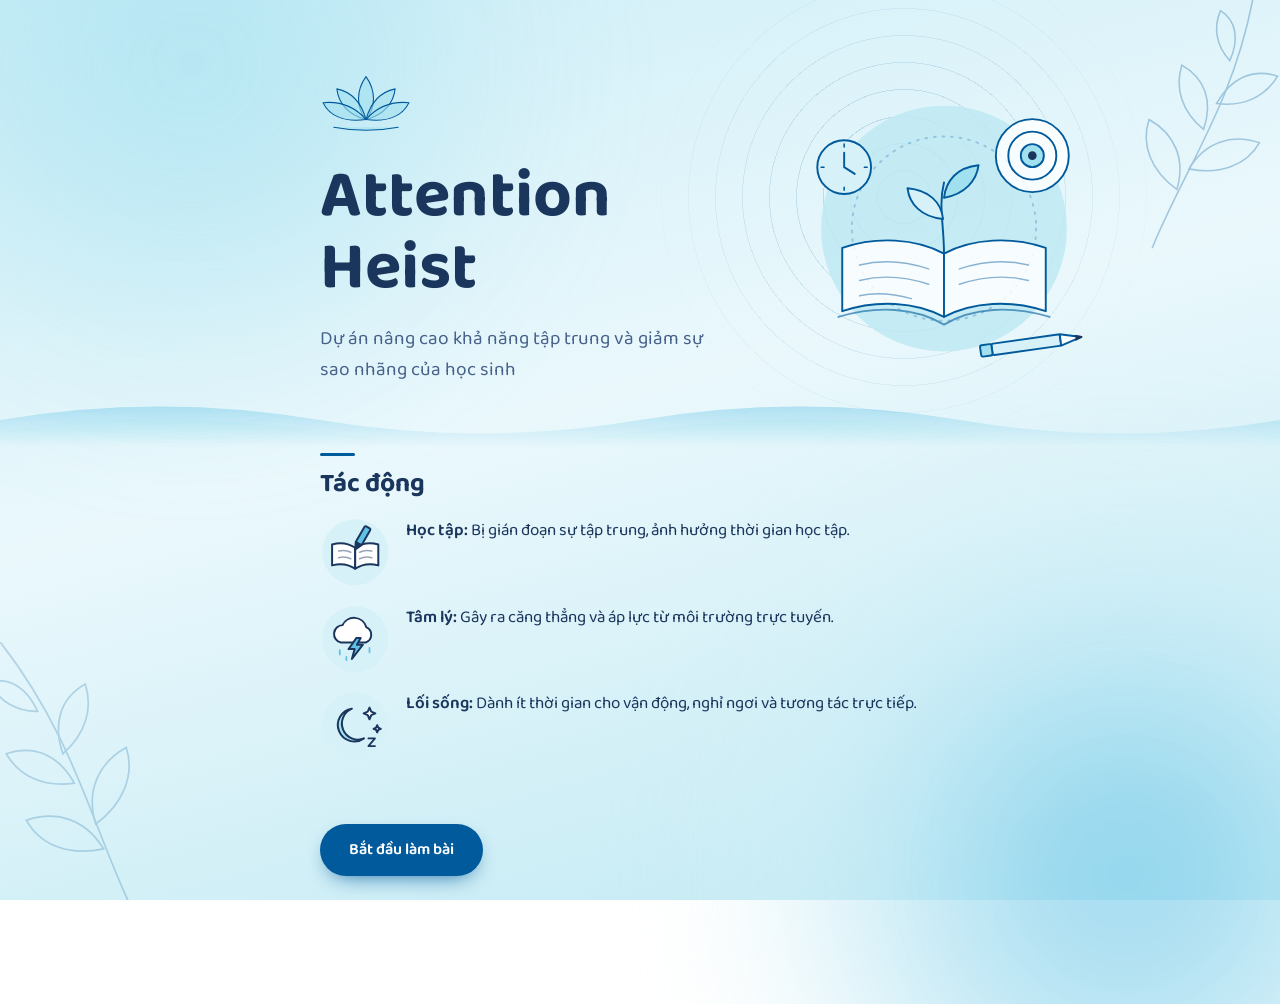
==== commit b2652b3a: "update(question): update new set of questions" ====
--- a/ket-qua.html
+++ b/ket-qua.html
@@ -15,8 +15,8 @@
 <body data-page="result">
   <main>
     <section class="screen" id="screenResult" aria-labelledby="resultTitle">
-      <h2 class="result-title" id="resultTitle" tabindex="-1">Kết quả theo từng nhóm</h2>
-      <p class="result-desc">Mỗi nhóm gồm 3 câu hỏi, điểm từ 0 đến 12. Kết quả giúp bạn hiểu thói quen hiện tại của mình, nhận diện những nguy cơ và biết nên bắt đầu thay đổi từ đâu.</p>
+      <h2 class="result-title" id="resultTitle" tabindex="-1">Kết quả của bạn</h2>
+      <p class="result-desc">Mỗi câu được chấm từ 0 đến 4 điểm, tổng điểm tối đa là 100. Điểm càng cao thể hiện tần suất gặp sai sót nhận thức thường ngày càng lớn. Kết quả giúp bạn hiểu tình trạng hiện tại của mình và biết nên bắt đầu thay đổi từ đâu.</p>
 
       <ol class="group-results" id="groupResults"></ol>
       <div id="levelDetails"></div>
--- a/style.css
+++ b/style.css
@@ -418,9 +418,6 @@
   mask: linear-gradient(to bottom, #000 25%, transparent 100%);
 }
 
-/* ==========================================================
-   MINH HỌA VẼ thay cho icon: huy hiệu mức và ba ý "Ảnh hưởng"
-   ========================================================== */
 .badge-art { width: 1.6rem; height: 1.6rem; margin: -0.15rem 0.45rem -0.15rem -0.35rem; vertical-align: middle; fill: none; stroke: var(--lv-ink); stroke-width: 1.5; stroke-linecap: round; stroke-linejoin: round; overflow: visible; }
 .badge-art .a { fill: var(--lv); }
 .badge-art .b { fill: #ffffff; }
